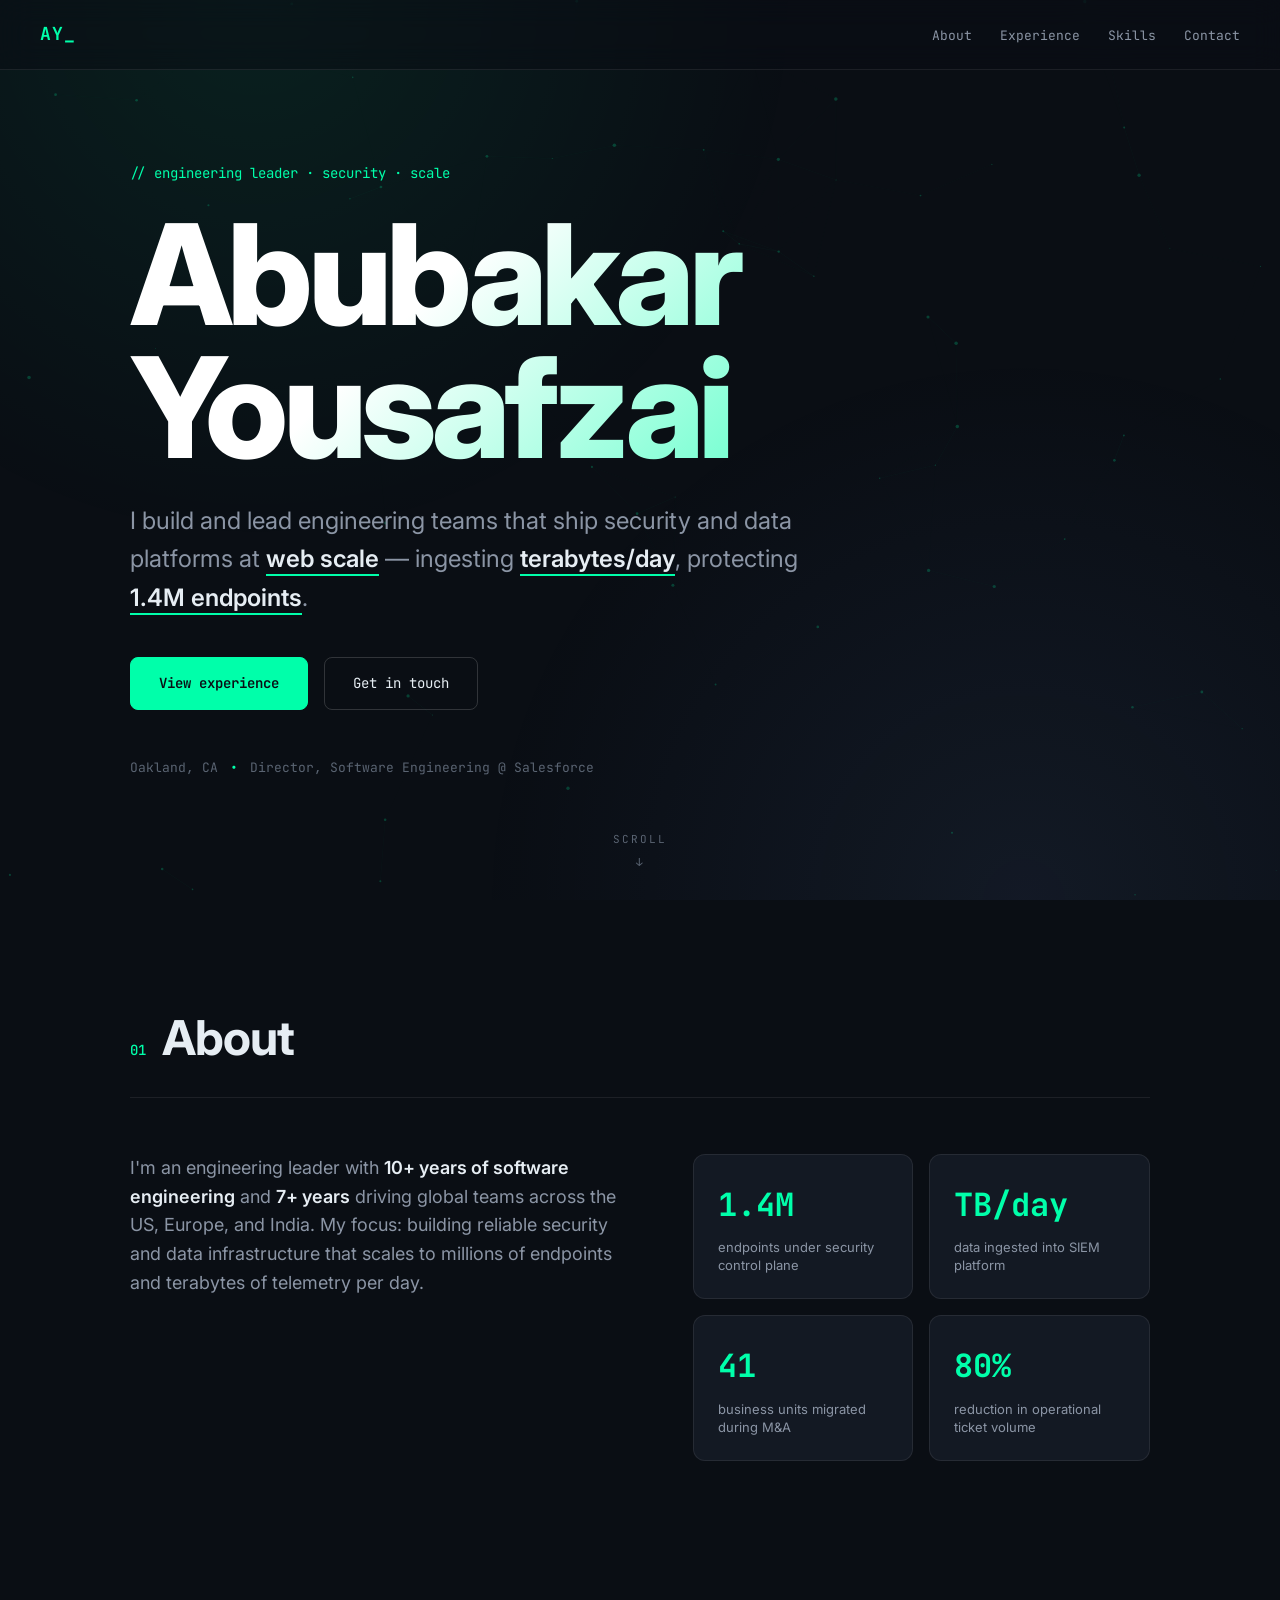
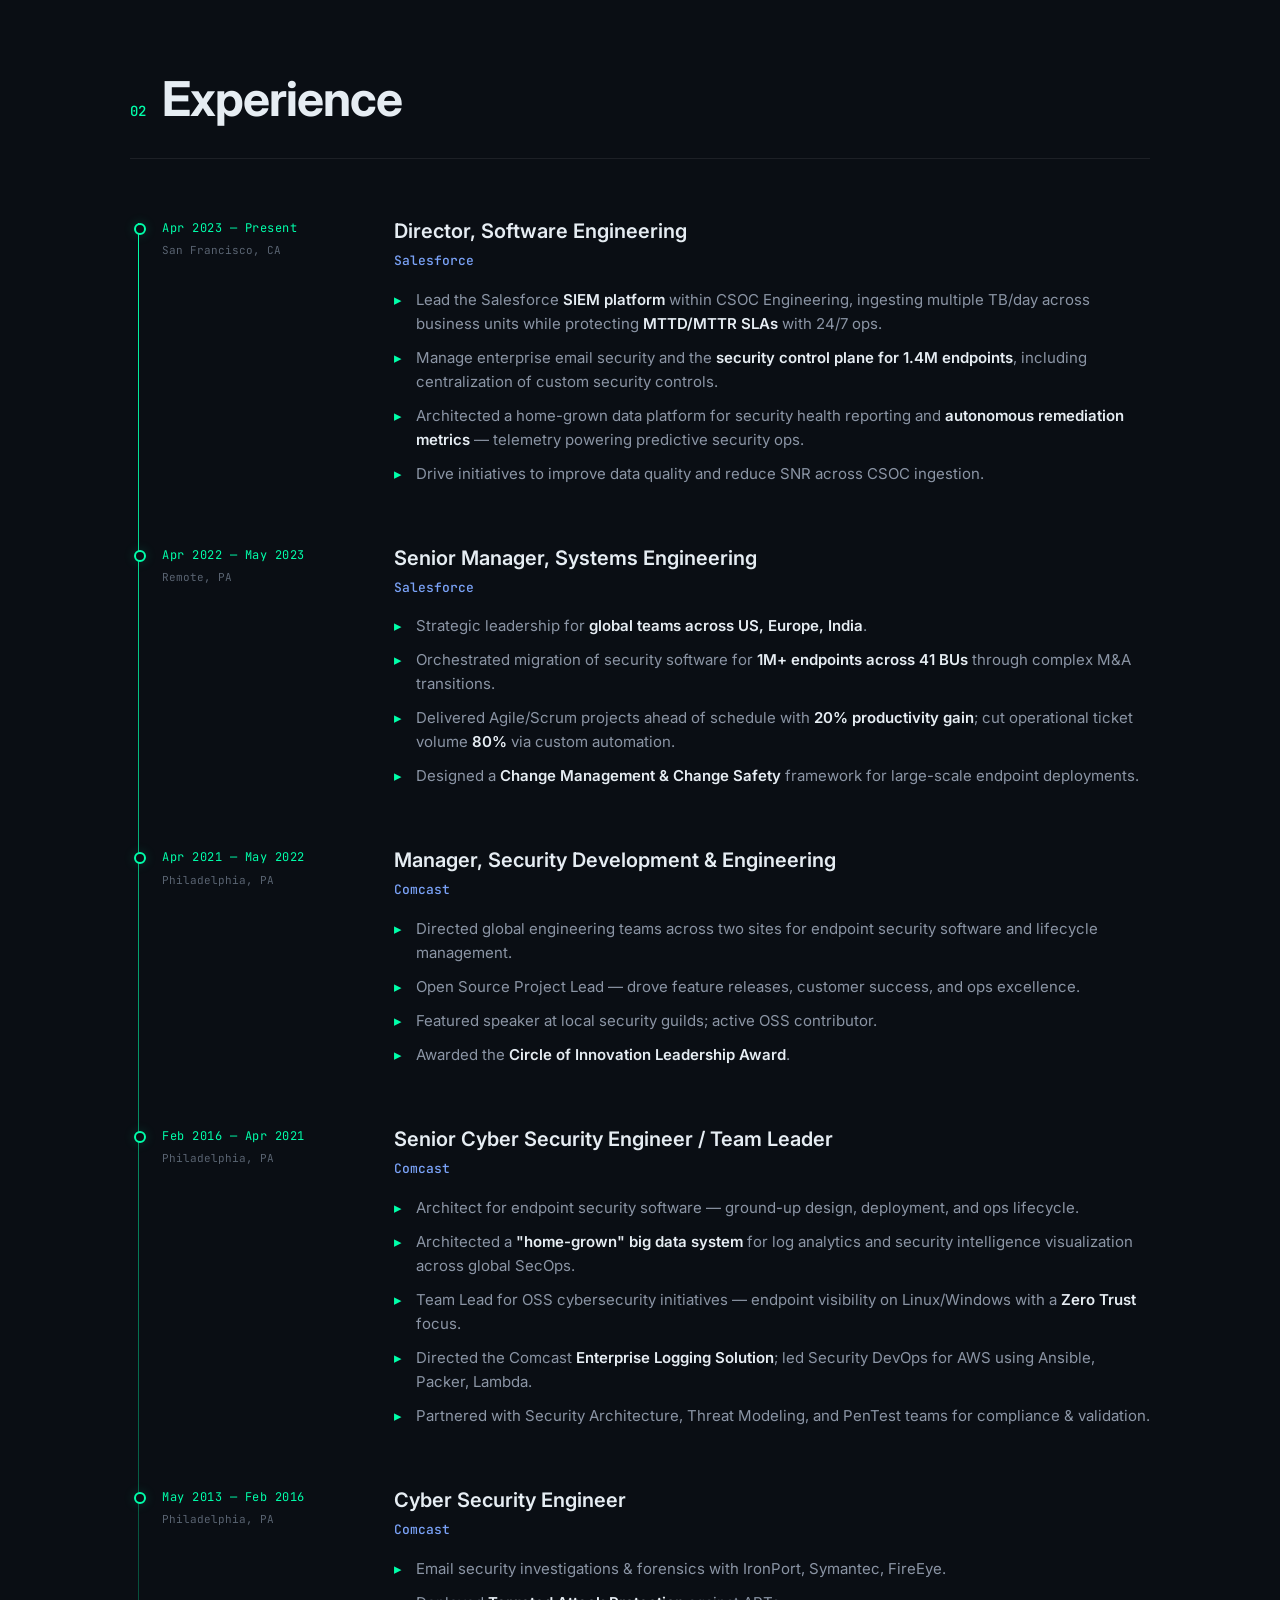
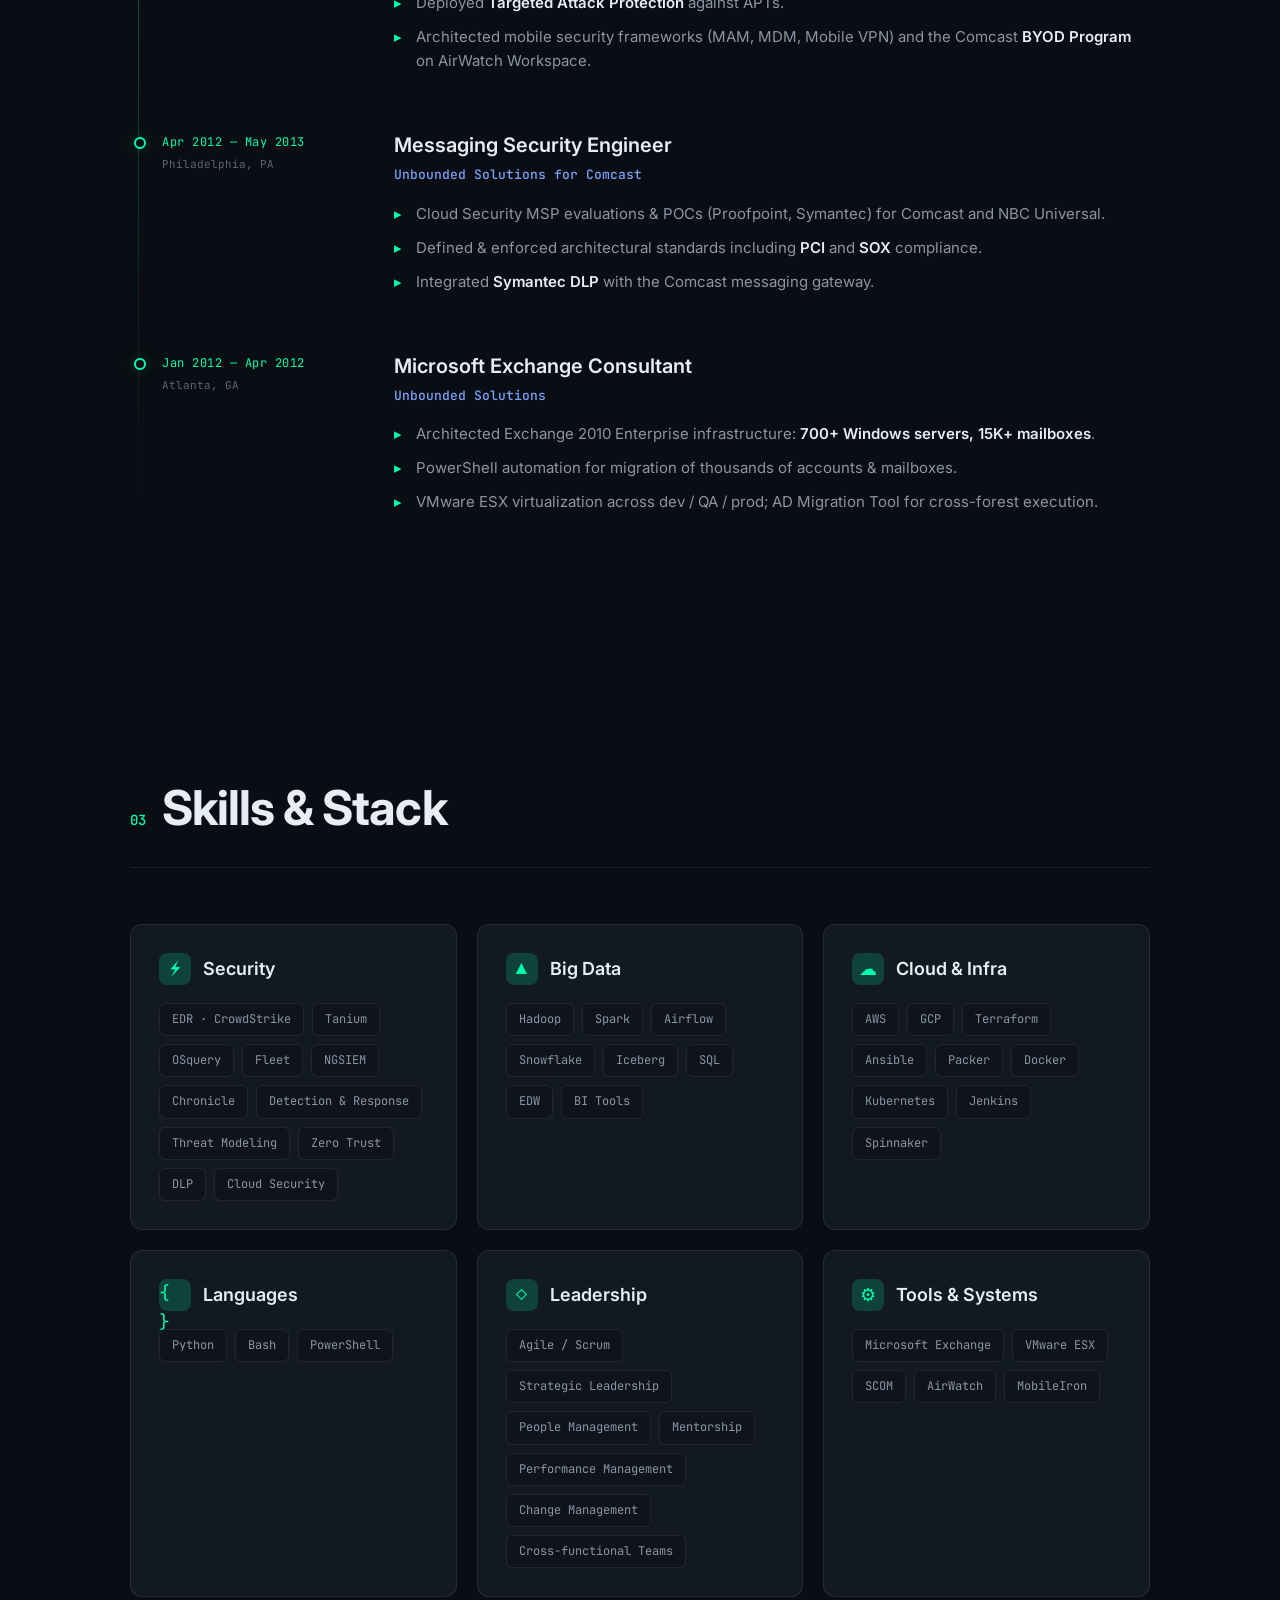
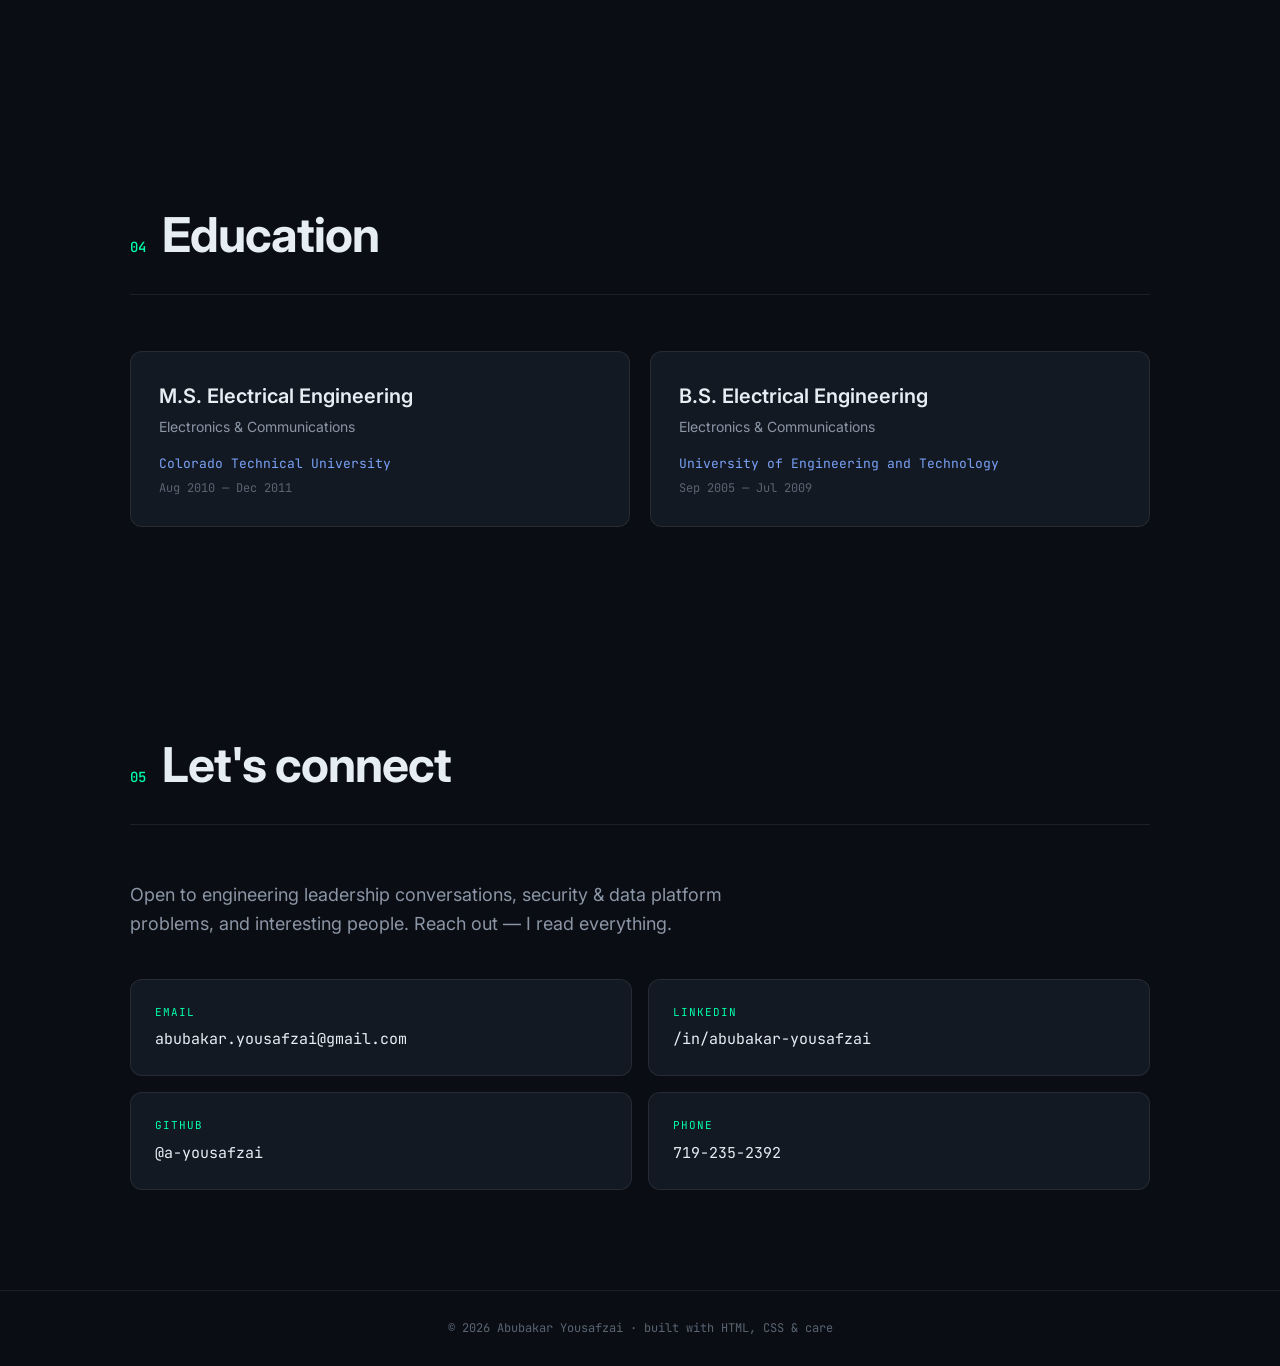
==== index.html @ 5391dc4f "Initial portfolio site" ====
<!DOCTYPE html>
<html lang="en">
<head>
  <meta charset="UTF-8" />
  <meta name="viewport" content="width=device-width, initial-scale=1.0" />
  <meta name="description" content="Abubakar Yousafzai — Director of Software Engineering. Endpoint security, SIEM, big data platforms at web scale." />
  <title>Abubakar Yousafzai — Director of Software Engineering</title>
  <link rel="preconnect" href="https://fonts.googleapis.com" />
  <link rel="preconnect" href="https://fonts.gstatic.com" crossorigin />
  <link href="https://fonts.googleapis.com/css2?family=JetBrains+Mono:wght@400;500;700&family=Inter:wght@300;400;500;600;700;800&display=swap" rel="stylesheet" />
  <link rel="stylesheet" href="styles.css" />
</head>
<body>
  <canvas id="bg-canvas"></canvas>

  <nav class="nav">
    <a href="#top" class="nav-logo">AY<span class="cursor">_</span></a>
    <ul class="nav-links">
      <li><a href="#about">About</a></li>
      <li><a href="#experience">Experience</a></li>
      <li><a href="#skills">Skills</a></li>
      <li><a href="#contact">Contact</a></li>
    </ul>
  </nav>

  <header id="top" class="hero">
    <div class="hero-inner">
      <p class="hero-eyebrow">// engineering leader · security · scale</p>
      <h1 class="hero-name">Abubakar<br/>Yousafzai</h1>
      <p class="hero-tagline">
        I build and lead engineering teams that ship security and data platforms
        at <span class="accent">web scale</span> —
        ingesting <span class="accent">terabytes/day</span>,
        protecting <span class="accent">1.4M endpoints</span>.
      </p>
      <div class="hero-cta">
        <a href="#experience" class="btn btn-primary">View experience</a>
        <a href="#contact" class="btn btn-ghost">Get in touch</a>
      </div>
      <div class="hero-meta">
        <span>Oakland, CA</span>
        <span class="dot">•</span>
        <span>Director, Software Engineering @ Salesforce</span>
      </div>
    </div>
    <div class="scroll-hint">scroll <span>↓</span></div>
  </header>

  <section id="about" class="section">
    <div class="section-head">
      <span class="section-num">01</span>
      <h2>About</h2>
    </div>
    <div class="about-grid">
      <p class="about-lead">
        I'm an engineering leader with <strong>10+ years of software engineering</strong>
        and <strong>7+ years</strong> driving global teams across the US, Europe,
        and India. My focus: building reliable security and data infrastructure
        that scales to millions of endpoints and terabytes of telemetry per day.
      </p>
      <div class="stats">
        <div class="stat">
          <div class="stat-num">1.4M</div>
          <div class="stat-label">endpoints under security control plane</div>
        </div>
        <div class="stat">
          <div class="stat-num">TB/day</div>
          <div class="stat-label">data ingested into SIEM platform</div>
        </div>
        <div class="stat">
          <div class="stat-num">41</div>
          <div class="stat-label">business units migrated during M&amp;A</div>
        </div>
        <div class="stat">
          <div class="stat-num">80%</div>
          <div class="stat-label">reduction in operational ticket volume</div>
        </div>
      </div>
    </div>
  </section>

  <section id="experience" class="section">
    <div class="section-head">
      <span class="section-num">02</span>
      <h2>Experience</h2>
    </div>
    <ol class="timeline">
      <li class="timeline-item">
        <div class="timeline-meta">
          <span class="timeline-date">Apr 2023 — Present</span>
          <span class="timeline-place">San Francisco, CA</span>
        </div>
        <div class="timeline-body">
          <h3>Director, Software Engineering</h3>
          <h4>Salesforce</h4>
          <ul>
            <li>Lead the Salesforce <strong>SIEM platform</strong> within CSOC Engineering, ingesting multiple TB/day across business units while protecting <strong>MTTD/MTTR SLAs</strong> with 24/7 ops.</li>
            <li>Manage enterprise email security and the <strong>security control plane for 1.4M endpoints</strong>, including centralization of custom security controls.</li>
            <li>Architected a home-grown data platform for security health reporting and <strong>autonomous remediation metrics</strong> — telemetry powering predictive security ops.</li>
            <li>Drive initiatives to improve data quality and reduce SNR across CSOC ingestion.</li>
          </ul>
        </div>
      </li>

      <li class="timeline-item">
        <div class="timeline-meta">
          <span class="timeline-date">Apr 2022 — May 2023</span>
          <span class="timeline-place">Remote, PA</span>
        </div>
        <div class="timeline-body">
          <h3>Senior Manager, Systems Engineering</h3>
          <h4>Salesforce</h4>
          <ul>
            <li>Strategic leadership for <strong>global teams across US, Europe, India</strong>.</li>
            <li>Orchestrated migration of security software for <strong>1M+ endpoints across 41 BUs</strong> through complex M&amp;A transitions.</li>
            <li>Delivered Agile/Scrum projects ahead of schedule with <strong>20% productivity gain</strong>; cut operational ticket volume <strong>80%</strong> via custom automation.</li>
            <li>Designed a <strong>Change Management &amp; Change Safety</strong> framework for large-scale endpoint deployments.</li>
          </ul>
        </div>
      </li>

      <li class="timeline-item">
        <div class="timeline-meta">
          <span class="timeline-date">Apr 2021 — May 2022</span>
          <span class="timeline-place">Philadelphia, PA</span>
        </div>
        <div class="timeline-body">
          <h3>Manager, Security Development &amp; Engineering</h3>
          <h4>Comcast</h4>
          <ul>
            <li>Directed global engineering teams across two sites for endpoint security software and lifecycle management.</li>
            <li>Open Source Project Lead — drove feature releases, customer success, and ops excellence.</li>
            <li>Featured speaker at local security guilds; active OSS contributor.</li>
            <li>Awarded the <strong>Circle of Innovation Leadership Award</strong>.</li>
          </ul>
        </div>
      </li>

      <li class="timeline-item">
        <div class="timeline-meta">
          <span class="timeline-date">Feb 2016 — Apr 2021</span>
          <span class="timeline-place">Philadelphia, PA</span>
        </div>
        <div class="timeline-body">
          <h3>Senior Cyber Security Engineer / Team Leader</h3>
          <h4>Comcast</h4>
          <ul>
            <li>Architect for endpoint security software — ground-up design, deployment, and ops lifecycle.</li>
            <li>Architected a <strong>"home-grown" big data system</strong> for log analytics and security intelligence visualization across global SecOps.</li>
            <li>Team Lead for OSS cybersecurity initiatives — endpoint visibility on Linux/Windows with a <strong>Zero Trust</strong> focus.</li>
            <li>Directed the Comcast <strong>Enterprise Logging Solution</strong>; led Security DevOps for AWS using Ansible, Packer, Lambda.</li>
            <li>Partnered with Security Architecture, Threat Modeling, and PenTest teams for compliance &amp; validation.</li>
          </ul>
        </div>
      </li>

      <li class="timeline-item">
        <div class="timeline-meta">
          <span class="timeline-date">May 2013 — Feb 2016</span>
          <span class="timeline-place">Philadelphia, PA</span>
        </div>
        <div class="timeline-body">
          <h3>Cyber Security Engineer</h3>
          <h4>Comcast</h4>
          <ul>
            <li>Email security investigations &amp; forensics with IronPort, Symantec, FireEye.</li>
            <li>Deployed <strong>Targeted Attack Protection</strong> against APTs.</li>
            <li>Architected mobile security frameworks (MAM, MDM, Mobile VPN) and the Comcast <strong>BYOD Program</strong> on AirWatch Workspace.</li>
          </ul>
        </div>
      </li>

      <li class="timeline-item">
        <div class="timeline-meta">
          <span class="timeline-date">Apr 2012 — May 2013</span>
          <span class="timeline-place">Philadelphia, PA</span>
        </div>
        <div class="timeline-body">
          <h3>Messaging Security Engineer</h3>
          <h4>Unbounded Solutions for Comcast</h4>
          <ul>
            <li>Cloud Security MSP evaluations &amp; POCs (Proofpoint, Symantec) for Comcast and NBC Universal.</li>
            <li>Defined &amp; enforced architectural standards including <strong>PCI</strong> and <strong>SOX</strong> compliance.</li>
            <li>Integrated <strong>Symantec DLP</strong> with the Comcast messaging gateway.</li>
          </ul>
        </div>
      </li>

      <li class="timeline-item">
        <div class="timeline-meta">
          <span class="timeline-date">Jan 2012 — Apr 2012</span>
          <span class="timeline-place">Atlanta, GA</span>
        </div>
        <div class="timeline-body">
          <h3>Microsoft Exchange Consultant</h3>
          <h4>Unbounded Solutions</h4>
          <ul>
            <li>Architected Exchange 2010 Enterprise infrastructure: <strong>700+ Windows servers, 15K+ mailboxes</strong>.</li>
            <li>PowerShell automation for migration of thousands of accounts &amp; mailboxes.</li>
            <li>VMware ESX virtualization across dev / QA / prod; AD Migration Tool for cross-forest execution.</li>
          </ul>
        </div>
      </li>
    </ol>
  </section>

  <section id="skills" class="section">
    <div class="section-head">
      <span class="section-num">03</span>
      <h2>Skills &amp; Stack</h2>
    </div>
    <div class="skills-grid">
      <div class="skill-card">
        <div class="skill-card-head">
          <span class="skill-icon">⚡</span>
          <h3>Security</h3>
        </div>
        <ul class="tags">
          <li>EDR · CrowdStrike</li><li>Tanium</li><li>OSquery</li><li>Fleet</li>
          <li>NGSIEM</li><li>Chronicle</li><li>Detection &amp; Response</li>
          <li>Threat Modeling</li><li>Zero Trust</li><li>DLP</li><li>Cloud Security</li>
        </ul>
      </div>
      <div class="skill-card">
        <div class="skill-card-head">
          <span class="skill-icon">▲</span>
          <h3>Big Data</h3>
        </div>
        <ul class="tags">
          <li>Hadoop</li><li>Spark</li><li>Airflow</li><li>Snowflake</li><li>Iceberg</li>
          <li>SQL</li><li>EDW</li><li>BI Tools</li>
        </ul>
      </div>
      <div class="skill-card">
        <div class="skill-card-head">
          <span class="skill-icon">☁</span>
          <h3>Cloud &amp; Infra</h3>
        </div>
        <ul class="tags">
          <li>AWS</li><li>GCP</li><li>Terraform</li><li>Ansible</li><li>Packer</li>
          <li>Docker</li><li>Kubernetes</li><li>Jenkins</li><li>Spinnaker</li>
        </ul>
      </div>
      <div class="skill-card">
        <div class="skill-card-head">
          <span class="skill-icon">{ }</span>
          <h3>Languages</h3>
        </div>
        <ul class="tags">
          <li>Python</li><li>Bash</li><li>PowerShell</li>
        </ul>
      </div>
      <div class="skill-card">
        <div class="skill-card-head">
          <span class="skill-icon">◇</span>
          <h3>Leadership</h3>
        </div>
        <ul class="tags">
          <li>Agile / Scrum</li><li>Strategic Leadership</li><li>People Management</li>
          <li>Mentorship</li><li>Performance Management</li><li>Change Management</li>
          <li>Cross-functional Teams</li>
        </ul>
      </div>
      <div class="skill-card">
        <div class="skill-card-head">
          <span class="skill-icon">⚙</span>
          <h3>Tools &amp; Systems</h3>
        </div>
        <ul class="tags">
          <li>Microsoft Exchange</li><li>VMware ESX</li><li>SCOM</li>
          <li>AirWatch</li><li>MobileIron</li>
        </ul>
      </div>
    </div>
  </section>

  <section id="education" class="section">
    <div class="section-head">
      <span class="section-num">04</span>
      <h2>Education</h2>
    </div>
    <div class="edu-grid">
      <div class="edu-card">
        <p class="edu-degree">M.S. Electrical Engineering</p>
        <p class="edu-focus">Electronics &amp; Communications</p>
        <p class="edu-school">Colorado Technical University</p>
        <p class="edu-date">Aug 2010 — Dec 2011</p>
      </div>
      <div class="edu-card">
        <p class="edu-degree">B.S. Electrical Engineering</p>
        <p class="edu-focus">Electronics &amp; Communications</p>
        <p class="edu-school">University of Engineering and Technology</p>
        <p class="edu-date">Sep 2005 — Jul 2009</p>
      </div>
    </div>
  </section>

  <section id="contact" class="section contact">
    <div class="section-head">
      <span class="section-num">05</span>
      <h2>Let's connect</h2>
    </div>
    <p class="contact-lead">
      Open to engineering leadership conversations, security &amp; data platform
      problems, and interesting people. Reach out — I read everything.
    </p>
    <div class="contact-links">
      <a href="mailto:abubakar.yousafzai@gmail.com" class="contact-link">
        <span class="contact-key">email</span>
        <span class="contact-val">abubakar.yousafzai@gmail.com</span>
      </a>
      <a href="https://www.linkedin.com/in/abubakar-yousafzai-b7213659/" target="_blank" rel="noopener" class="contact-link">
        <span class="contact-key">linkedin</span>
        <span class="contact-val">/in/abubakar-yousafzai</span>
      </a>
      <a href="https://github.com/a-yousafzai" target="_blank" rel="noopener" class="contact-link">
        <span class="contact-key">github</span>
        <span class="contact-val">@a-yousafzai</span>
      </a>
      <a href="tel:+17192352392" class="contact-link">
        <span class="contact-key">phone</span>
        <span class="contact-val">719-235-2392</span>
      </a>
    </div>
  </section>

  <footer class="footer">
    <p>© <span id="year"></span> Abubakar Yousafzai · built with HTML, CSS &amp; care</p>
  </footer>

  <script src="script.js"></script>
</body>
</html>
---- styles.css ----
/* ---------- reset & root ---------- */
*, *::before, *::after { box-sizing: border-box; margin: 0; padding: 0; }

:root {
  --bg: #0a0e14;
  --bg-soft: #0f141c;
  --bg-card: #131923;
  --border: rgba(255, 255, 255, 0.08);
  --border-strong: rgba(255, 255, 255, 0.16);
  --text: #e6edf3;
  --text-dim: #8b95a5;
  --text-faint: #5a6472;
  --accent: #00ffaa;
  --accent-glow: rgba(0, 255, 170, 0.18);
  --accent-2: #7aa2f7;
  --danger: #ff7b72;
  --mono: 'JetBrains Mono', ui-monospace, SFMono-Regular, Menlo, monospace;
  --sans: 'Inter', system-ui, -apple-system, BlinkMacSystemFont, sans-serif;
  --radius: 12px;
  --max: 1100px;
}

html { scroll-behavior: smooth; }

body {
  font-family: var(--sans);
  background: var(--bg);
  color: var(--text);
  line-height: 1.6;
  overflow-x: hidden;
  -webkit-font-smoothing: antialiased;
  -moz-osx-font-smoothing: grayscale;
}

/* subtle radial vignette */
body::before {
  content: '';
  position: fixed;
  inset: 0;
  background:
    radial-gradient(circle at 20% 0%, rgba(0, 255, 170, 0.08), transparent 40%),
    radial-gradient(circle at 80% 100%, rgba(122, 162, 247, 0.08), transparent 40%);
  pointer-events: none;
  z-index: 0;
}

#bg-canvas {
  position: fixed;
  inset: 0;
  width: 100%;
  height: 100%;
  z-index: 0;
  opacity: 0.35;
}

/* ---------- nav ---------- */
.nav {
  position: fixed;
  top: 0; left: 0; right: 0;
  z-index: 50;
  display: flex;
  justify-content: space-between;
  align-items: center;
  padding: 20px 40px;
  backdrop-filter: blur(14px);
  -webkit-backdrop-filter: blur(14px);
  background: rgba(10, 14, 20, 0.55);
  border-bottom: 1px solid var(--border);
}

.nav-logo {
  font-family: var(--mono);
  font-weight: 700;
  font-size: 18px;
  color: var(--accent);
  text-decoration: none;
  letter-spacing: 1px;
}

.cursor {
  display: inline-block;
  animation: blink 1s steps(1) infinite;
}
@keyframes blink { 50% { opacity: 0; } }

.nav-links {
  list-style: none;
  display: flex;
  gap: 28px;
}
.nav-links a {
  font-family: var(--mono);
  font-size: 13px;
  color: var(--text-dim);
  text-decoration: none;
  transition: color 0.2s;
}
.nav-links a:hover { color: var(--accent); }

@media (max-width: 640px) {
  .nav { padding: 16px 20px; }
  .nav-links { gap: 18px; }
  .nav-links a { font-size: 12px; }
}

/* ---------- hero ---------- */
.hero {
  position: relative;
  z-index: 1;
  min-height: 100vh;
  display: flex;
  flex-direction: column;
  justify-content: center;
  padding: 120px 40px 80px;
  max-width: var(--max);
  margin: 0 auto;
}

.hero-eyebrow {
  font-family: var(--mono);
  font-size: 14px;
  color: var(--accent);
  margin-bottom: 24px;
  opacity: 0;
  animation: fadeUp 0.8s ease 0.1s forwards;
}

.hero-name {
  font-size: clamp(56px, 12vw, 140px);
  font-weight: 800;
  line-height: 0.95;
  letter-spacing: -0.04em;
  margin-bottom: 28px;
  background: linear-gradient(135deg, #fff 30%, var(--accent) 100%);
  -webkit-background-clip: text;
  background-clip: text;
  color: transparent;
  opacity: 0;
  animation: fadeUp 0.8s ease 0.25s forwards;
}

.hero-tagline {
  font-size: clamp(18px, 2.2vw, 24px);
  color: var(--text-dim);
  max-width: 720px;
  margin-bottom: 40px;
  opacity: 0;
  animation: fadeUp 0.8s ease 0.45s forwards;
}
.hero-tagline .accent {
  color: var(--text);
  font-weight: 600;
  border-bottom: 2px solid var(--accent);
  padding-bottom: 1px;
}

.hero-cta {
  display: flex;
  gap: 16px;
  flex-wrap: wrap;
  margin-bottom: 48px;
  opacity: 0;
  animation: fadeUp 0.8s ease 0.6s forwards;
}

.btn {
  display: inline-block;
  padding: 14px 28px;
  font-family: var(--mono);
  font-size: 14px;
  text-decoration: none;
  border-radius: 8px;
  border: 1px solid var(--border-strong);
  transition: all 0.2s ease;
  cursor: pointer;
}
.btn-primary {
  background: var(--accent);
  color: var(--bg);
  font-weight: 600;
  border-color: var(--accent);
  box-shadow: 0 0 0 0 var(--accent-glow);
}
.btn-primary:hover {
  transform: translateY(-2px);
  box-shadow: 0 8px 24px var(--accent-glow);
}
.btn-ghost {
  background: transparent;
  color: var(--text);
}
.btn-ghost:hover {
  border-color: var(--accent);
  color: var(--accent);
  transform: translateY(-2px);
}

.hero-meta {
  font-family: var(--mono);
  font-size: 13px;
  color: var(--text-faint);
  display: flex;
  gap: 12px;
  flex-wrap: wrap;
  align-items: center;
  opacity: 0;
  animation: fadeUp 0.8s ease 0.75s forwards;
}
.dot { color: var(--accent); }

.scroll-hint {
  position: absolute;
  bottom: 28px;
  left: 50%;
  transform: translateX(-50%);
  font-family: var(--mono);
  font-size: 11px;
  color: var(--text-faint);
  letter-spacing: 2px;
  text-transform: uppercase;
}
.scroll-hint span {
  display: block;
  text-align: center;
  margin-top: 6px;
  animation: bob 1.6s ease-in-out infinite;
}
@keyframes bob {
  0%, 100% { transform: translateY(0); opacity: 0.4; }
  50%      { transform: translateY(6px); opacity: 1; }
}

@keyframes fadeUp {
  from { opacity: 0; transform: translateY(24px); }
  to   { opacity: 1; transform: translateY(0); }
}

/* ---------- sections ---------- */
.section {
  position: relative;
  z-index: 1;
  max-width: var(--max);
  margin: 0 auto;
  padding: 100px 40px;
}

.section-head {
  display: flex;
  align-items: baseline;
  gap: 16px;
  margin-bottom: 56px;
  border-bottom: 1px solid var(--border);
  padding-bottom: 20px;
}
.section-num {
  font-family: var(--mono);
  color: var(--accent);
  font-size: 14px;
  font-weight: 500;
}
.section h2 {
  font-size: clamp(32px, 5vw, 48px);
  font-weight: 700;
  letter-spacing: -0.02em;
}

/* ---------- about ---------- */
.about-grid {
  display: grid;
  grid-template-columns: 1.1fr 1fr;
  gap: 60px;
  align-items: start;
}
.about-lead {
  font-size: 18px;
  color: var(--text-dim);
}
.about-lead strong {
  color: var(--text);
  font-weight: 600;
}
.stats {
  display: grid;
  grid-template-columns: 1fr 1fr;
  gap: 16px;
}
.stat {
  background: var(--bg-card);
  border: 1px solid var(--border);
  border-radius: var(--radius);
  padding: 24px;
  transition: all 0.25s ease;
}
.stat:hover {
  border-color: var(--accent);
  transform: translateY(-4px);
}
.stat-num {
  font-family: var(--mono);
  font-size: 32px;
  font-weight: 700;
  color: var(--accent);
  margin-bottom: 8px;
}
.stat-label {
  font-size: 13px;
  color: var(--text-dim);
  line-height: 1.4;
}

@media (max-width: 800px) {
  .about-grid { grid-template-columns: 1fr; gap: 40px; }
  .stats { grid-template-columns: 1fr 1fr; }
}

/* ---------- timeline ---------- */
.timeline {
  list-style: none;
  position: relative;
  padding-left: 32px;
}
.timeline::before {
  content: '';
  position: absolute;
  left: 8px;
  top: 8px;
  bottom: 8px;
  width: 1px;
  background: linear-gradient(to bottom, var(--accent), transparent);
}

.timeline-item {
  position: relative;
  margin-bottom: 56px;
  display: grid;
  grid-template-columns: 200px 1fr;
  gap: 32px;
}
.timeline-item::before {
  content: '';
  position: absolute;
  left: -28px;
  top: 8px;
  width: 12px;
  height: 12px;
  border-radius: 50%;
  background: var(--bg);
  border: 2px solid var(--accent);
  box-shadow: 0 0 12px var(--accent-glow);
}

.timeline-meta {
  display: flex;
  flex-direction: column;
  gap: 4px;
  padding-top: 4px;
}
.timeline-date {
  font-family: var(--mono);
  font-size: 12px;
  color: var(--accent);
  letter-spacing: 0.5px;
}
.timeline-place {
  font-family: var(--mono);
  font-size: 11px;
  color: var(--text-faint);
}

.timeline-body h3 {
  font-size: 20px;
  font-weight: 600;
  margin-bottom: 4px;
}
.timeline-body h4 {
  font-family: var(--mono);
  font-size: 13px;
  color: var(--accent-2);
  font-weight: 500;
  margin-bottom: 16px;
}
.timeline-body ul {
  list-style: none;
  display: flex;
  flex-direction: column;
  gap: 10px;
}
.timeline-body li {
  position: relative;
  padding-left: 22px;
  font-size: 15px;
  color: var(--text-dim);
}
.timeline-body li::before {
  content: '▸';
  position: absolute;
  left: 0;
  color: var(--accent);
}
.timeline-body li strong {
  color: var(--text);
  font-weight: 600;
}

@media (max-width: 800px) {
  .timeline-item { grid-template-columns: 1fr; gap: 8px; }
  .timeline-meta { flex-direction: row; gap: 12px; }
}

/* ---------- skills ---------- */
.skills-grid {
  display: grid;
  grid-template-columns: repeat(auto-fill, minmax(280px, 1fr));
  gap: 20px;
}
.skill-card {
  background: var(--bg-card);
  border: 1px solid var(--border);
  border-radius: var(--radius);
  padding: 28px;
  transition: all 0.25s ease;
}
.skill-card:hover {
  border-color: var(--accent);
  transform: translateY(-4px);
  box-shadow: 0 12px 32px rgba(0, 255, 170, 0.08);
}
.skill-card-head {
  display: flex;
  align-items: center;
  gap: 12px;
  margin-bottom: 18px;
}
.skill-icon {
  font-family: var(--mono);
  font-size: 18px;
  color: var(--accent);
  width: 32px;
  height: 32px;
  display: grid;
  place-items: center;
  background: var(--accent-glow);
  border-radius: 8px;
}
.skill-card h3 {
  font-size: 18px;
  font-weight: 600;
}
.tags {
  list-style: none;
  display: flex;
  flex-wrap: wrap;
  gap: 8px;
}
.tags li {
  font-family: var(--mono);
  font-size: 12px;
  padding: 6px 12px;
  background: var(--bg-soft);
  border: 1px solid var(--border);
  border-radius: 6px;
  color: var(--text-dim);
  transition: all 0.2s;
}
.tags li:hover {
  border-color: var(--accent);
  color: var(--accent);
}

/* ---------- education ---------- */
.edu-grid {
  display: grid;
  grid-template-columns: 1fr 1fr;
  gap: 20px;
}
.edu-card {
  background: var(--bg-card);
  border: 1px solid var(--border);
  border-radius: var(--radius);
  padding: 28px;
  transition: all 0.25s ease;
}
.edu-card:hover {
  border-color: var(--accent);
  transform: translateY(-4px);
}
.edu-degree {
  font-size: 20px;
  font-weight: 600;
  margin-bottom: 4px;
}
.edu-focus {
  font-size: 14px;
  color: var(--text-dim);
  margin-bottom: 16px;
}
.edu-school {
  font-family: var(--mono);
  font-size: 13px;
  color: var(--accent-2);
  margin-bottom: 4px;
}
.edu-date {
  font-family: var(--mono);
  font-size: 12px;
  color: var(--text-faint);
}

@media (max-width: 700px) {
  .edu-grid { grid-template-columns: 1fr; }
}

/* ---------- contact ---------- */
.contact-lead {
  font-size: 18px;
  color: var(--text-dim);
  max-width: 640px;
  margin-bottom: 40px;
}
.contact-links {
  display: grid;
  grid-template-columns: 1fr 1fr;
  gap: 16px;
}
.contact-link {
  display: flex;
  flex-direction: column;
  gap: 6px;
  padding: 24px;
  background: var(--bg-card);
  border: 1px solid var(--border);
  border-radius: var(--radius);
  text-decoration: none;
  color: var(--text);
  transition: all 0.25s ease;
}
.contact-link:hover {
  border-color: var(--accent);
  transform: translateY(-4px);
  box-shadow: 0 12px 32px rgba(0, 255, 170, 0.08);
}
.contact-key {
  font-family: var(--mono);
  font-size: 11px;
  color: var(--accent);
  text-transform: uppercase;
  letter-spacing: 1px;
}
.contact-val {
  font-family: var(--mono);
  font-size: 15px;
  word-break: break-all;
}
@media (max-width: 700px) {
  .contact-links { grid-template-columns: 1fr; }
}

/* ---------- footer ---------- */
.footer {
  position: relative;
  z-index: 1;
  border-top: 1px solid var(--border);
  padding: 28px 40px;
  text-align: center;
  font-family: var(--mono);
  font-size: 12px;
  color: var(--text-faint);
}

/* ---------- reveal on scroll ---------- */
.reveal {
  opacity: 0;
  transform: translateY(24px);
  transition: opacity 0.7s ease, transform 0.7s ease;
}
.reveal.in {
  opacity: 1;
  transform: translateY(0);
}
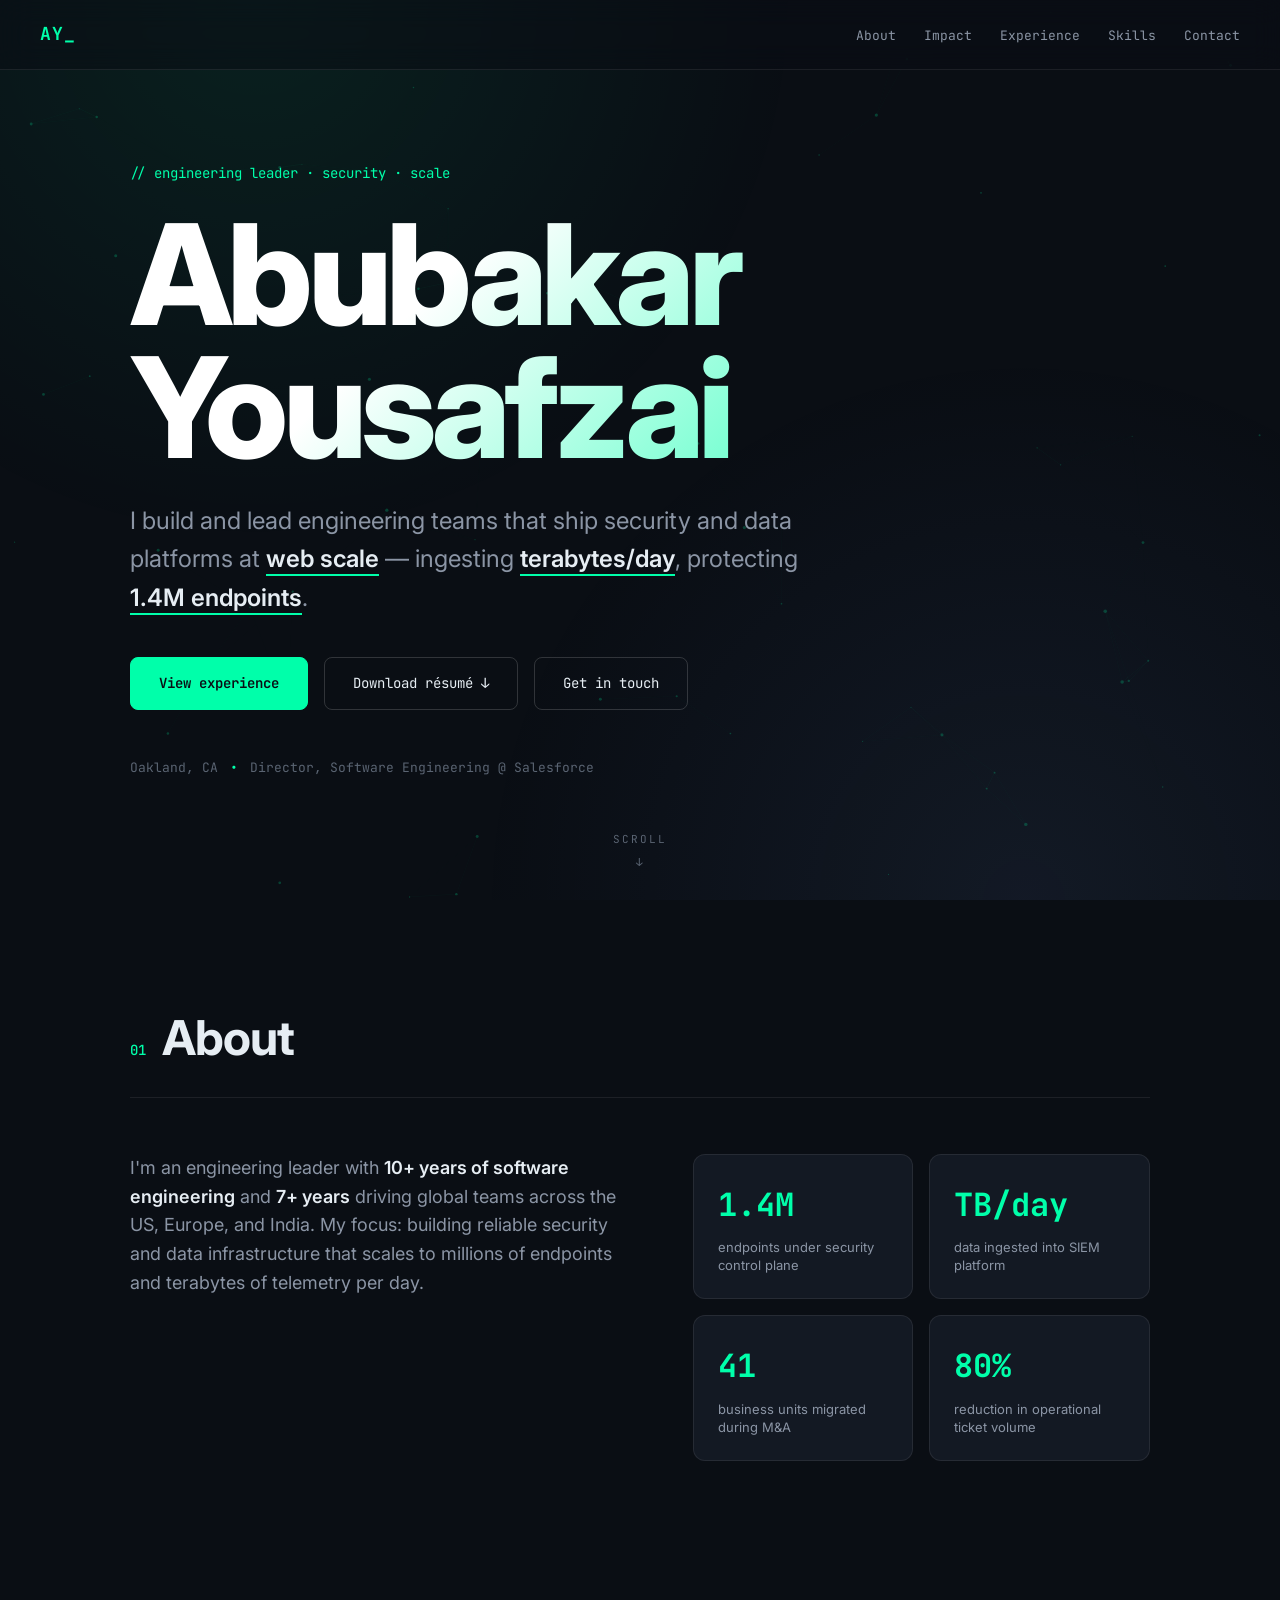
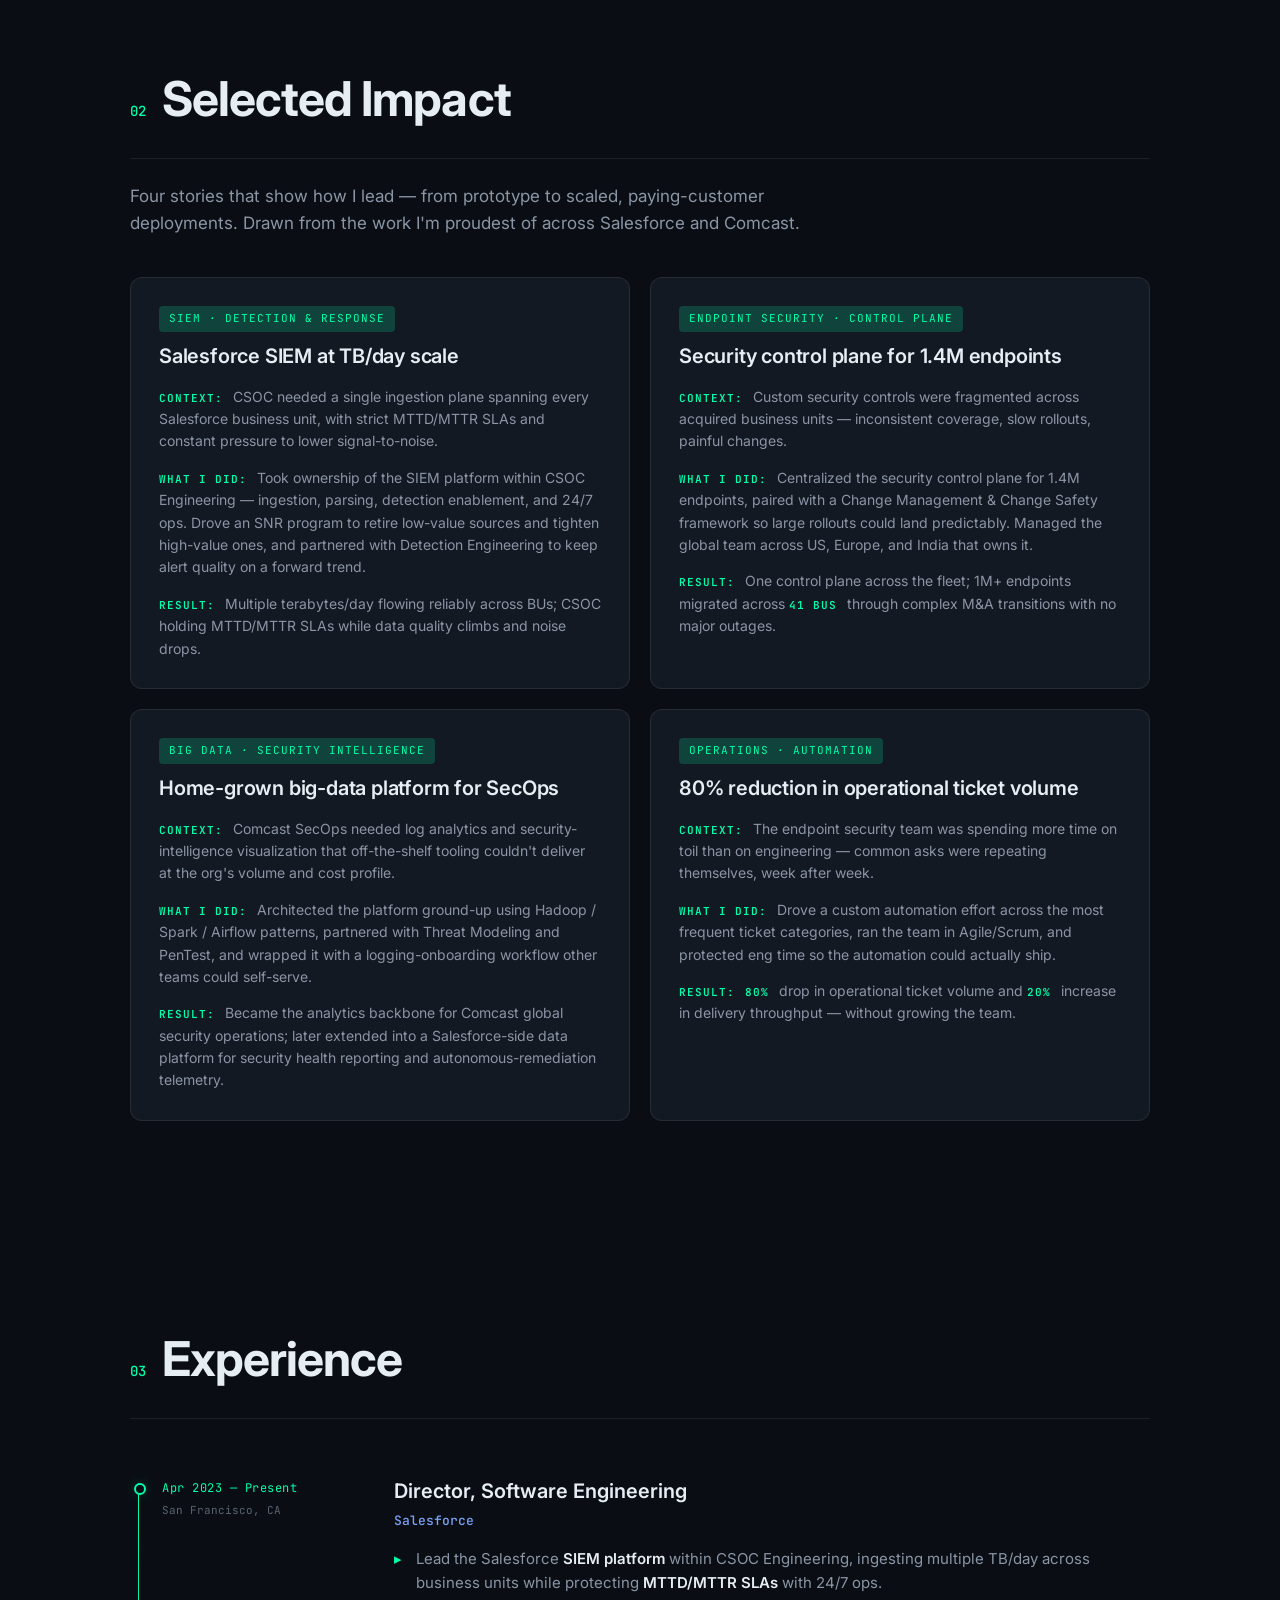
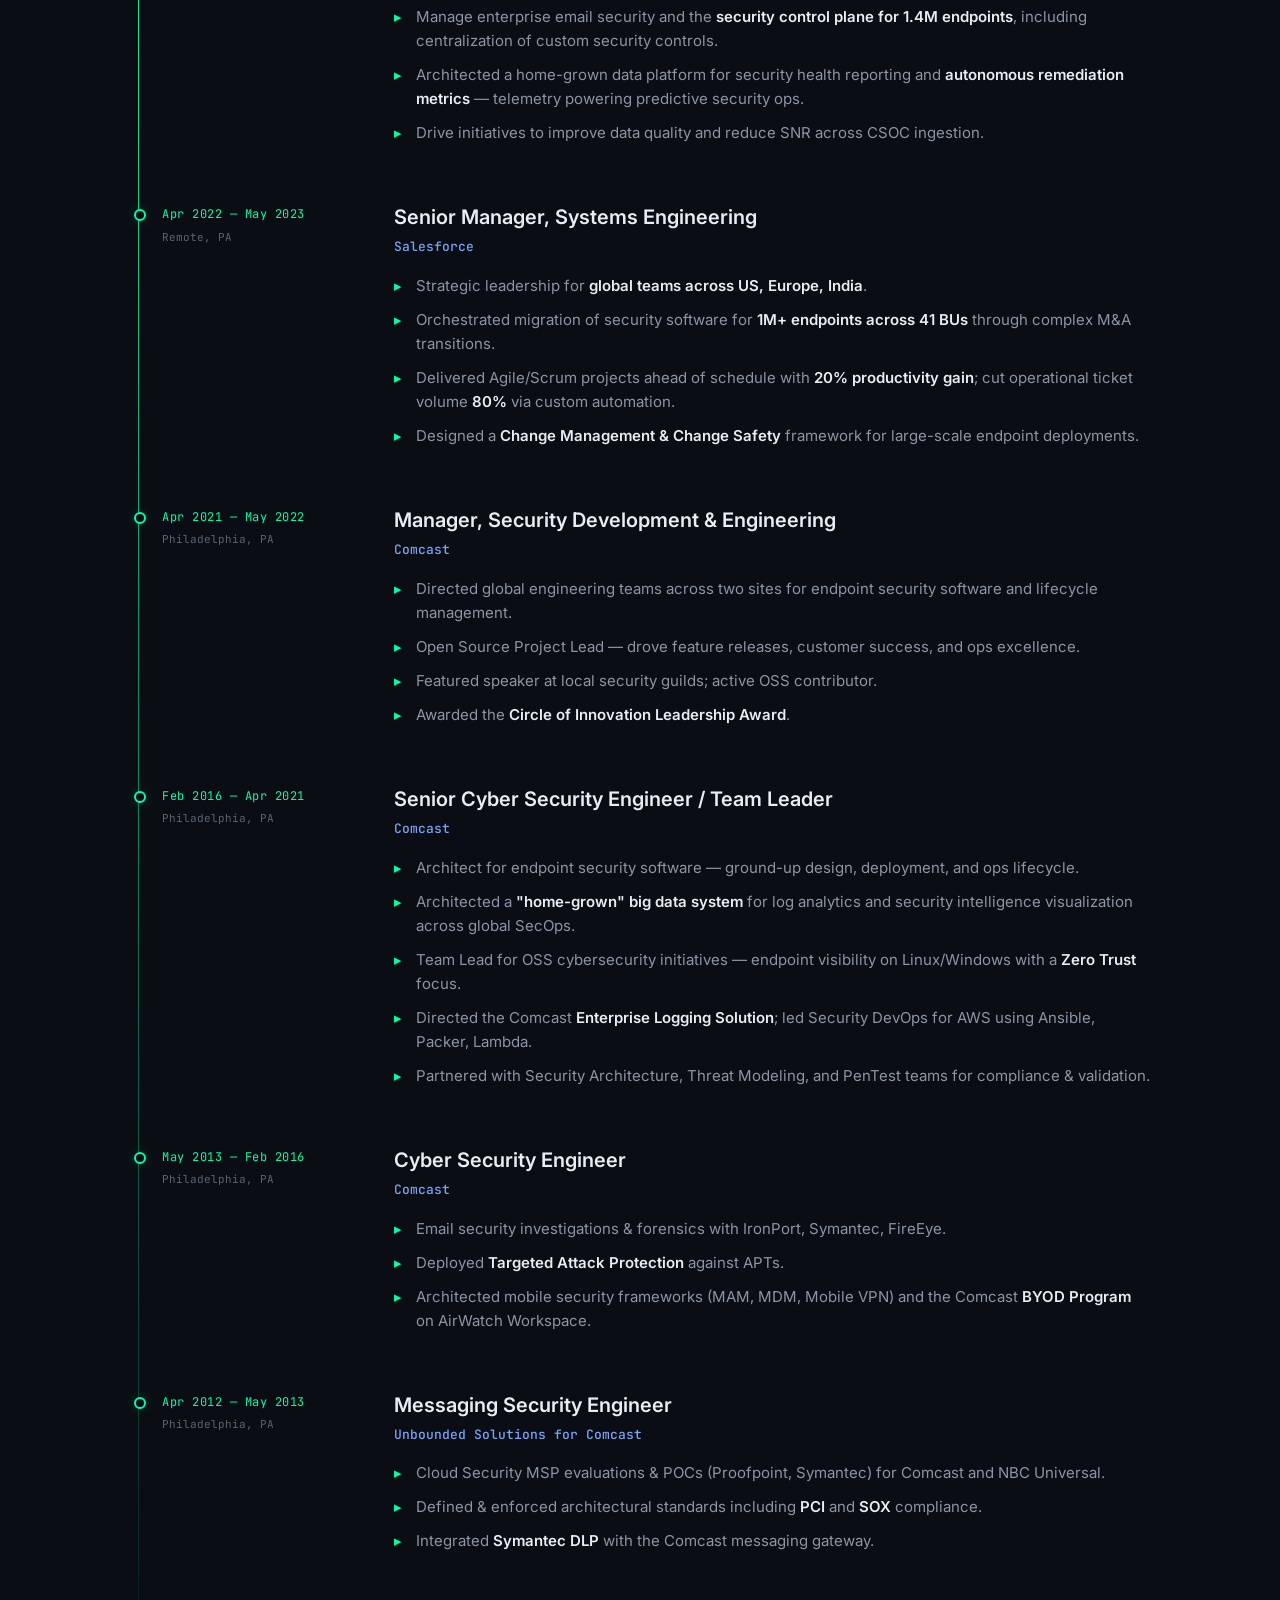
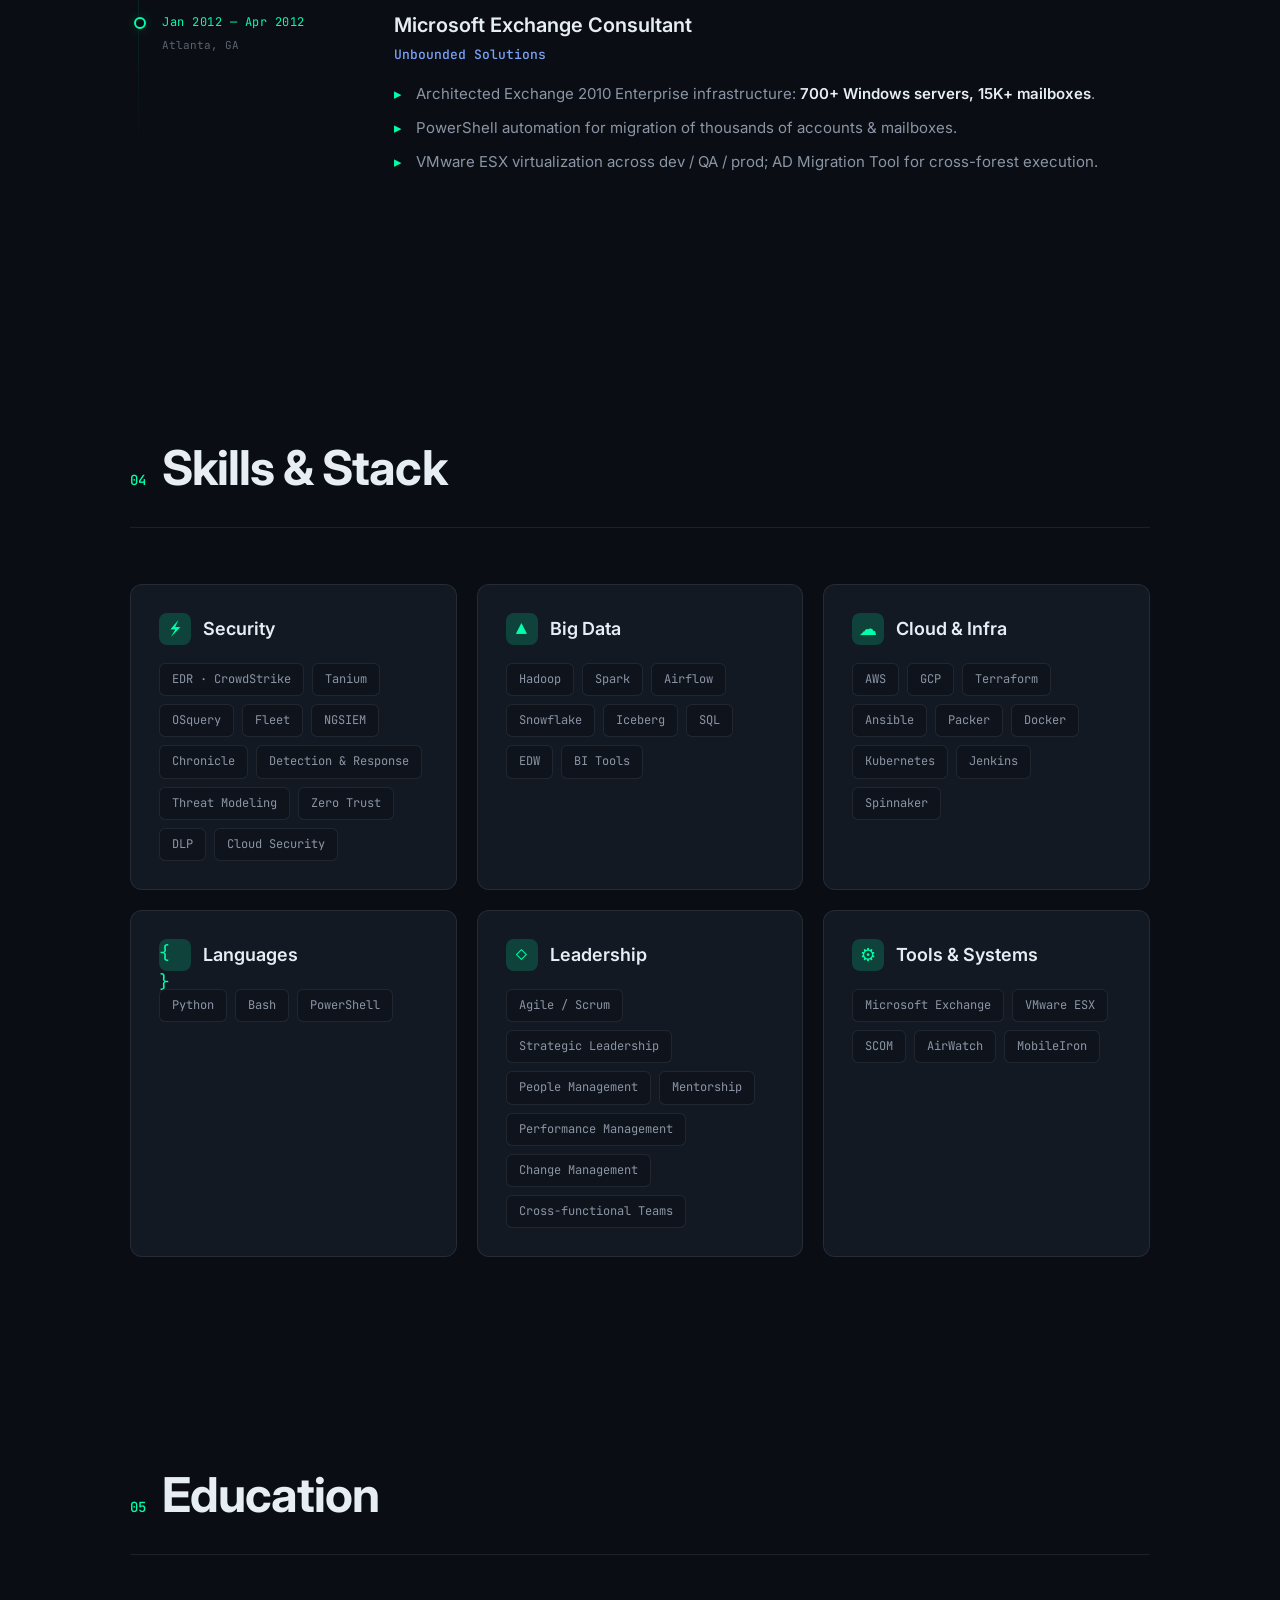
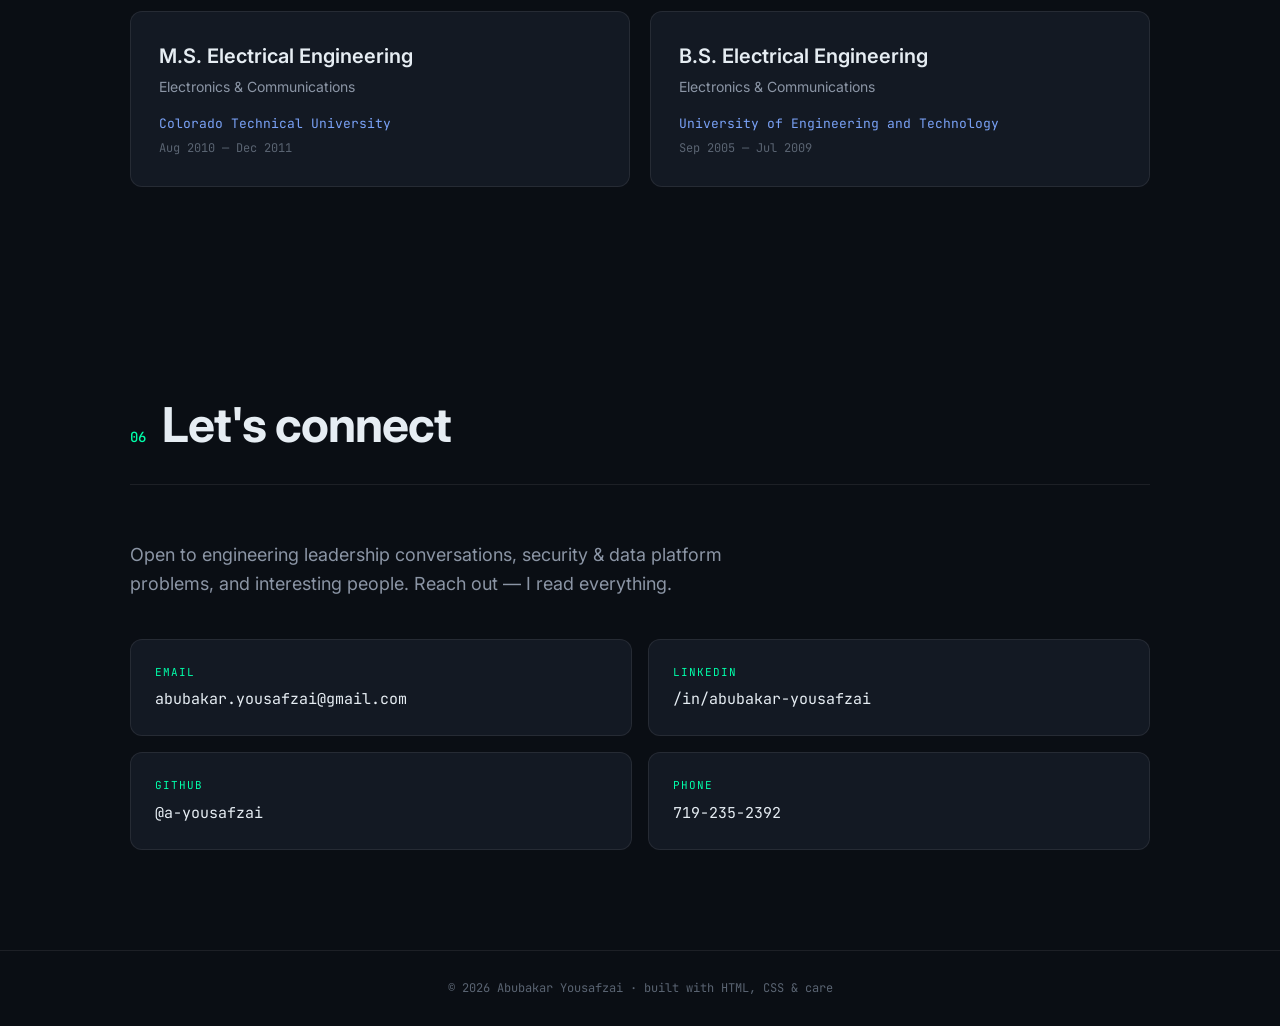
==== commit b20fe984: "Add Selected Impact case studies, resume download, OG/favicon" ====
--- a/index.html
+++ b/index.html
@@ -3,8 +3,23 @@
 <head>
   <meta charset="UTF-8" />
   <meta name="viewport" content="width=device-width, initial-scale=1.0" />
-  <meta name="description" content="Abubakar Yousafzai — Director of Software Engineering. Endpoint security, SIEM, big data platforms at web scale." />
+  <meta name="description" content="Abubakar Yousafzai — Director of Software Engineering. SIEM, endpoint security, and big-data platforms at web scale (1.4M endpoints, TB/day)." />
   <title>Abubakar Yousafzai — Director of Software Engineering</title>
+
+  <!-- favicon -->
+  <link rel="icon" type="image/svg+xml" href="favicon.svg" />
+
+  <!-- Open Graph / Twitter -->
+  <meta property="og:type" content="profile" />
+  <meta property="og:title" content="Abubakar Yousafzai — Director of Software Engineering" />
+  <meta property="og:description" content="Engineering leader. SIEM, endpoint security, and big-data platforms at web scale — 1.4M endpoints, TB/day." />
+  <meta property="og:url" content="https://a-yousafzai.github.io/personal-site/" />
+  <meta property="og:image" content="https://a-yousafzai.github.io/personal-site/og-image.svg" />
+  <meta name="twitter:card" content="summary_large_image" />
+  <meta name="twitter:title" content="Abubakar Yousafzai — Director of Software Engineering" />
+  <meta name="twitter:description" content="SIEM, endpoint security, big-data platforms at web scale." />
+  <meta name="twitter:image" content="https://a-yousafzai.github.io/personal-site/og-image.svg" />
+
   <link rel="preconnect" href="https://fonts.googleapis.com" />
   <link rel="preconnect" href="https://fonts.gstatic.com" crossorigin />
   <link href="https://fonts.googleapis.com/css2?family=JetBrains+Mono:wght@400;500;700&family=Inter:wght@300;400;500;600;700;800&display=swap" rel="stylesheet" />
@@ -17,6 +32,7 @@
     <a href="#top" class="nav-logo">AY<span class="cursor">_</span></a>
     <ul class="nav-links">
       <li><a href="#about">About</a></li>
+      <li><a href="#impact">Impact</a></li>
       <li><a href="#experience">Experience</a></li>
       <li><a href="#skills">Skills</a></li>
       <li><a href="#contact">Contact</a></li>
@@ -35,6 +51,7 @@
       </p>
       <div class="hero-cta">
         <a href="#experience" class="btn btn-primary">View experience</a>
+        <a href="Abubakar_Yousafzai_Resume.pdf" class="btn btn-ghost" download>Download résumé ↓</a>
         <a href="#contact" class="btn btn-ghost">Get in touch</a>
       </div>
       <div class="hero-meta">
@@ -79,9 +96,64 @@
     </div>
   </section>
 
+  <section id="impact" class="section">
+    <div class="section-head">
+      <span class="section-num">02</span>
+      <h2>Selected Impact</h2>
+    </div>
+    <p class="impact-lead">
+      Four stories that show how I lead — from prototype to scaled, paying-customer
+      deployments. Drawn from the work I'm proudest of across Salesforce and Comcast.
+    </p>
+
+    <div class="impact-grid">
+
+      <article class="impact-card">
+        <div class="impact-card-head">
+          <span class="impact-tag">SIEM · Detection &amp; Response</span>
+          <h3>Salesforce SIEM at TB/day scale</h3>
+        </div>
+        <p class="impact-context"><strong>Context:</strong> CSOC needed a single ingestion plane spanning every Salesforce business unit, with strict MTTD/MTTR SLAs and constant pressure to lower signal-to-noise.</p>
+        <p class="impact-action"><strong>What I did:</strong> Took ownership of the SIEM platform within CSOC Engineering — ingestion, parsing, detection enablement, and 24/7 ops. Drove an SNR program to retire low-value sources and tighten high-value ones, and partnered with Detection Engineering to keep alert quality on a forward trend.</p>
+        <p class="impact-result"><strong>Result:</strong> Multiple terabytes/day flowing reliably across BUs; CSOC holding MTTD/MTTR SLAs while data quality climbs and noise drops.</p>
+      </article>
+
+      <article class="impact-card">
+        <div class="impact-card-head">
+          <span class="impact-tag">Endpoint Security · Control Plane</span>
+          <h3>Security control plane for 1.4M endpoints</h3>
+        </div>
+        <p class="impact-context"><strong>Context:</strong> Custom security controls were fragmented across acquired business units — inconsistent coverage, slow rollouts, painful changes.</p>
+        <p class="impact-action"><strong>What I did:</strong> Centralized the security control plane for 1.4M endpoints, paired with a Change Management &amp; Change Safety framework so large rollouts could land predictably. Managed the global team across US, Europe, and India that owns it.</p>
+        <p class="impact-result"><strong>Result:</strong> One control plane across the fleet; 1M+ endpoints migrated across <strong>41 BUs</strong> through complex M&amp;A transitions with no major outages.</p>
+      </article>
+
+      <article class="impact-card">
+        <div class="impact-card-head">
+          <span class="impact-tag">Big Data · Security Intelligence</span>
+          <h3>Home-grown big-data platform for SecOps</h3>
+        </div>
+        <p class="impact-context"><strong>Context:</strong> Comcast SecOps needed log analytics and security-intelligence visualization that off-the-shelf tooling couldn't deliver at the org's volume and cost profile.</p>
+        <p class="impact-action"><strong>What I did:</strong> Architected the platform ground-up using Hadoop / Spark / Airflow patterns, partnered with Threat Modeling and PenTest, and wrapped it with a logging-onboarding workflow other teams could self-serve.</p>
+        <p class="impact-result"><strong>Result:</strong> Became the analytics backbone for Comcast global security operations; later extended into a Salesforce-side data platform for security health reporting and autonomous-remediation telemetry.</p>
+      </article>
+
+      <article class="impact-card">
+        <div class="impact-card-head">
+          <span class="impact-tag">Operations · Automation</span>
+          <h3>80% reduction in operational ticket volume</h3>
+        </div>
+        <p class="impact-context"><strong>Context:</strong> The endpoint security team was spending more time on toil than on engineering — common asks were repeating themselves, week after week.</p>
+        <p class="impact-action"><strong>What I did:</strong> Drove a custom automation effort across the most frequent ticket categories, ran the team in Agile/Scrum, and protected eng time so the automation could actually ship.</p>
+        <p class="impact-result"><strong>Result:</strong> <strong>80%</strong> drop in operational ticket volume and <strong>20%</strong> increase in delivery throughput — without growing the team.</p>
+      </article>
+
+    </div>
+  </section>
+
   <section id="experience" class="section">
     <div class="section-head">
-      <span class="section-num">02</span>
+      <span class="section-num">03</span>
       <h2>Experience</h2>
     </div>
     <ol class="timeline">
@@ -206,7 +278,7 @@
 
   <section id="skills" class="section">
     <div class="section-head">
-      <span class="section-num">03</span>
+      <span class="section-num">04</span>
       <h2>Skills &amp; Stack</h2>
     </div>
     <div class="skills-grid">
@@ -276,7 +348,7 @@
 
   <section id="education" class="section">
     <div class="section-head">
-      <span class="section-num">04</span>
+      <span class="section-num">05</span>
       <h2>Education</h2>
     </div>
     <div class="edu-grid">
@@ -297,7 +369,7 @@
 
   <section id="contact" class="section contact">
     <div class="section-head">
-      <span class="section-num">05</span>
+      <span class="section-num">06</span>
       <h2>Let's connect</h2>
     </div>
     <p class="contact-lead">
--- a/styles.css
+++ b/styles.css
@@ -313,6 +313,92 @@
   .stats { grid-template-columns: 1fr 1fr; }
 }
 
+/* ---------- impact / case studies ---------- */
+.impact-lead {
+  font-size: 17px;
+  color: var(--text-dim);
+  max-width: 720px;
+  margin: -32px 0 40px;
+}
+.impact-grid {
+  display: grid;
+  grid-template-columns: 1fr 1fr;
+  gap: 20px;
+}
+.impact-card {
+  background: var(--bg-card);
+  border: 1px solid var(--border);
+  border-radius: var(--radius);
+  padding: 28px;
+  display: flex;
+  flex-direction: column;
+  gap: 14px;
+  transition: all 0.25s ease;
+  position: relative;
+  overflow: hidden;
+}
+.impact-card::before {
+  content: '';
+  position: absolute;
+  inset: 0;
+  background: linear-gradient(135deg, var(--accent-glow), transparent 50%);
+  opacity: 0;
+  transition: opacity 0.3s;
+  pointer-events: none;
+}
+.impact-card:hover {
+  border-color: var(--accent);
+  transform: translateY(-4px);
+  box-shadow: 0 16px 40px rgba(0, 255, 170, 0.1);
+}
+.impact-card:hover::before { opacity: 1; }
+.impact-card-head {
+  display: flex;
+  flex-direction: column;
+  gap: 8px;
+}
+.impact-tag {
+  font-family: var(--mono);
+  font-size: 11px;
+  letter-spacing: 1px;
+  text-transform: uppercase;
+  color: var(--accent);
+  align-self: flex-start;
+  padding: 4px 10px;
+  background: var(--accent-glow);
+  border-radius: 4px;
+}
+.impact-card h3 {
+  font-size: 20px;
+  font-weight: 600;
+  letter-spacing: -0.01em;
+}
+.impact-card p {
+  font-size: 14px;
+  color: var(--text-dim);
+  line-height: 1.6;
+  position: relative;
+  z-index: 1;
+}
+.impact-card strong {
+  color: var(--text);
+  font-weight: 600;
+}
+.impact-context strong,
+.impact-action strong,
+.impact-result strong {
+  color: var(--accent);
+  font-family: var(--mono);
+  font-size: 11px;
+  letter-spacing: 1px;
+  text-transform: uppercase;
+  display: inline-block;
+  margin-right: 6px;
+}
+@media (max-width: 800px) {
+  .impact-grid { grid-template-columns: 1fr; }
+}
+
 /* ---------- timeline ---------- */
 .timeline {
   list-style: none;
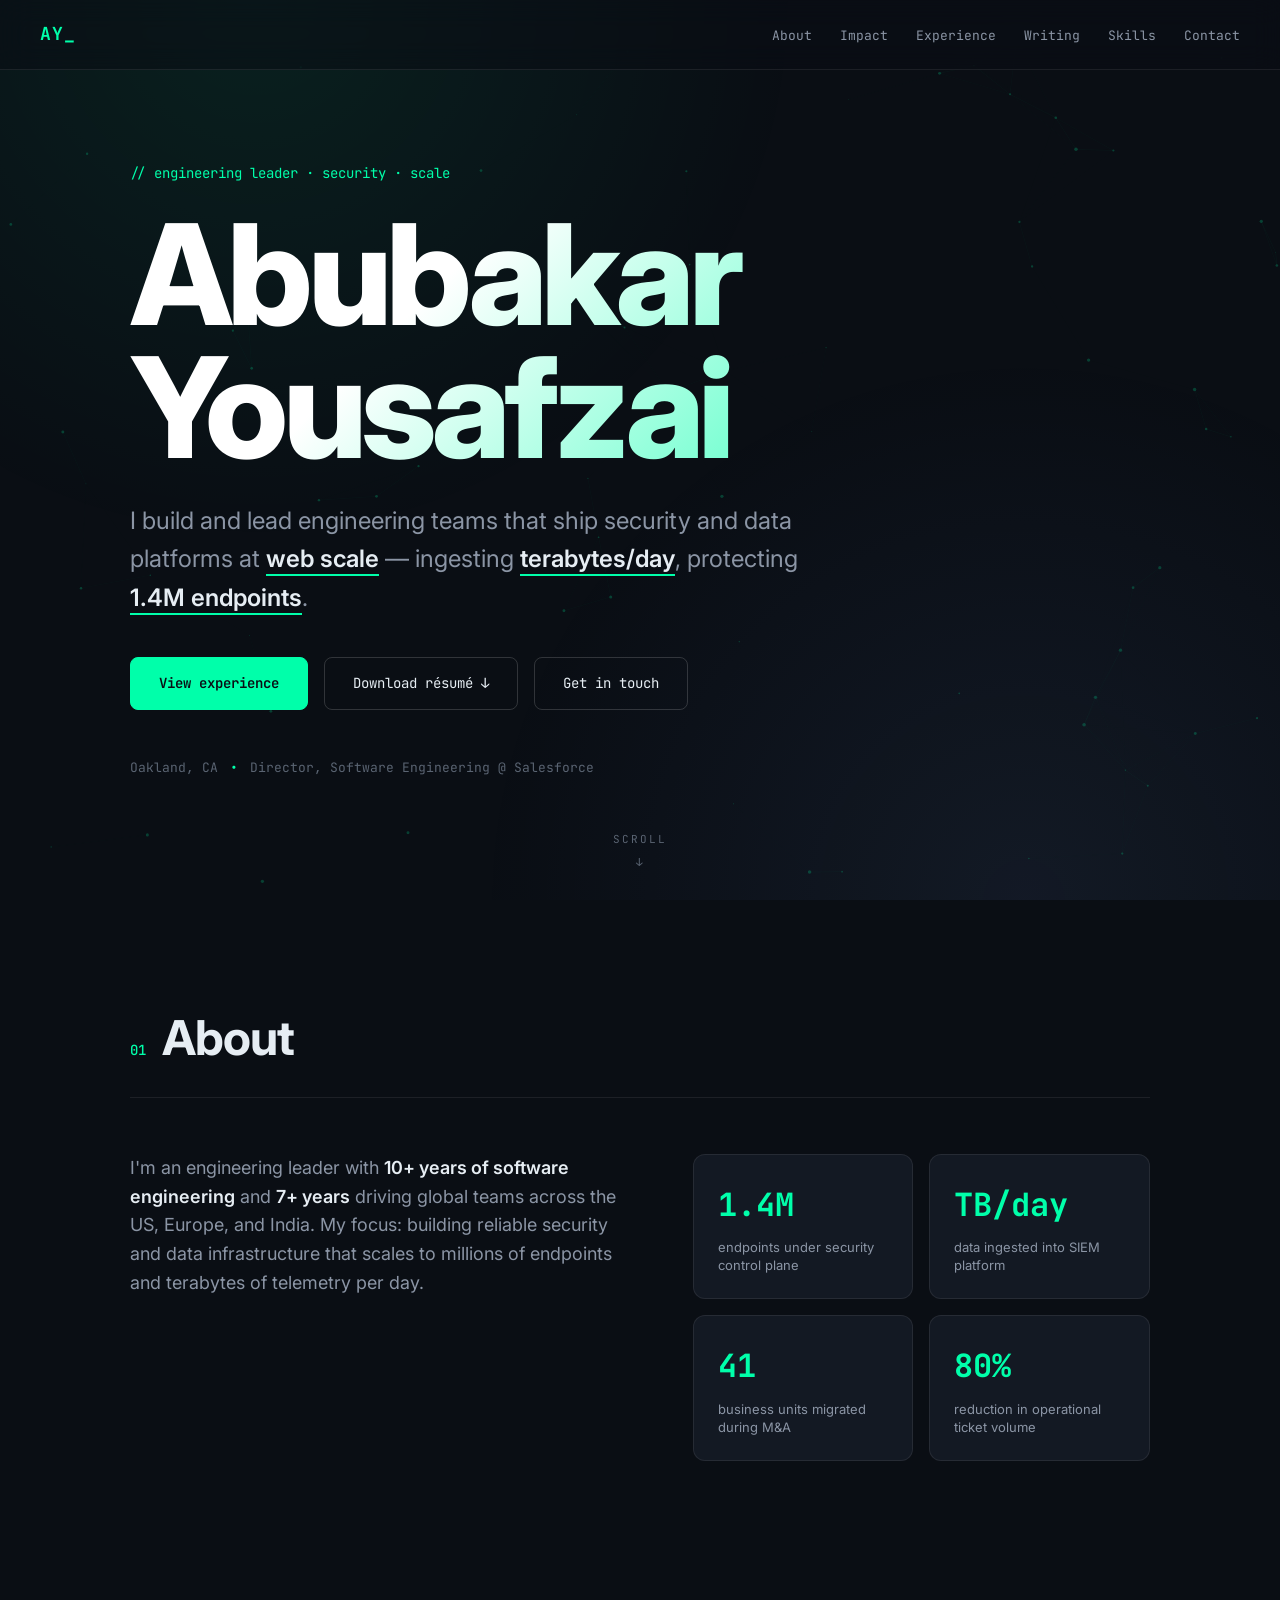
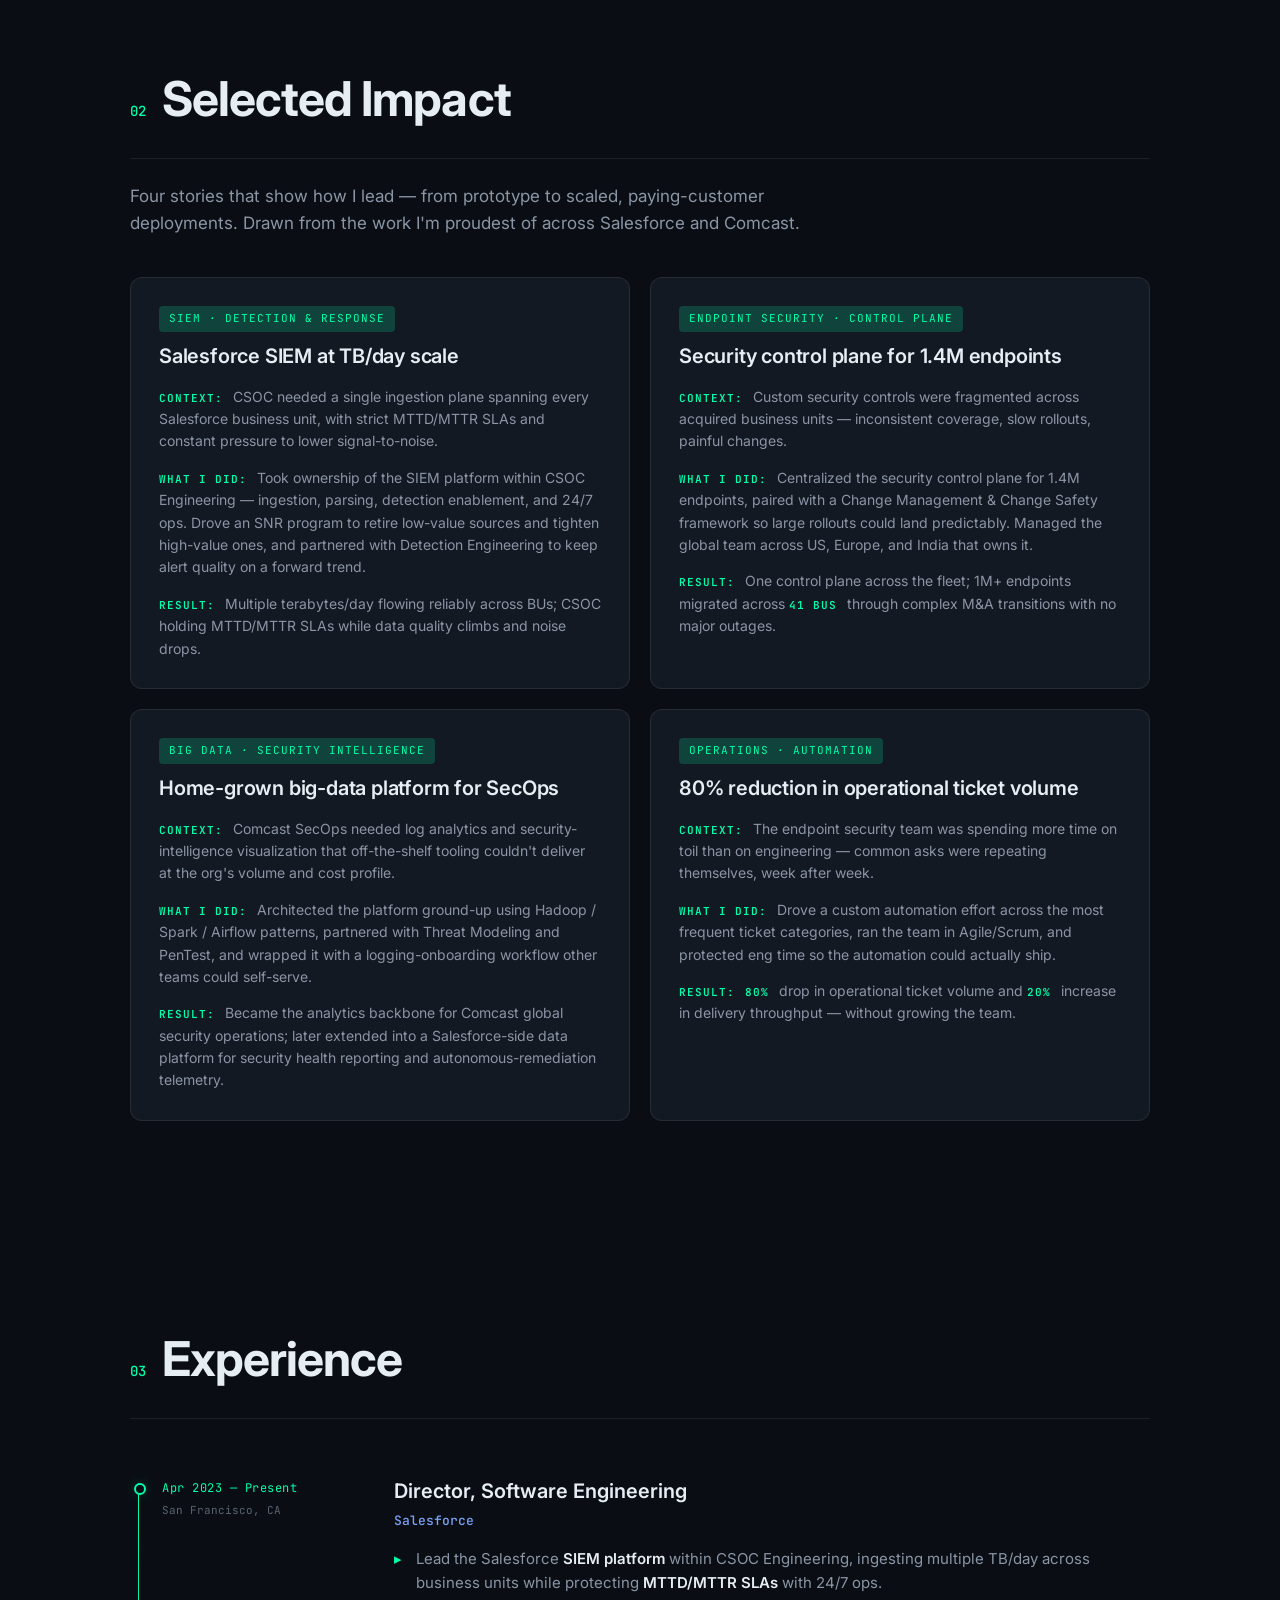
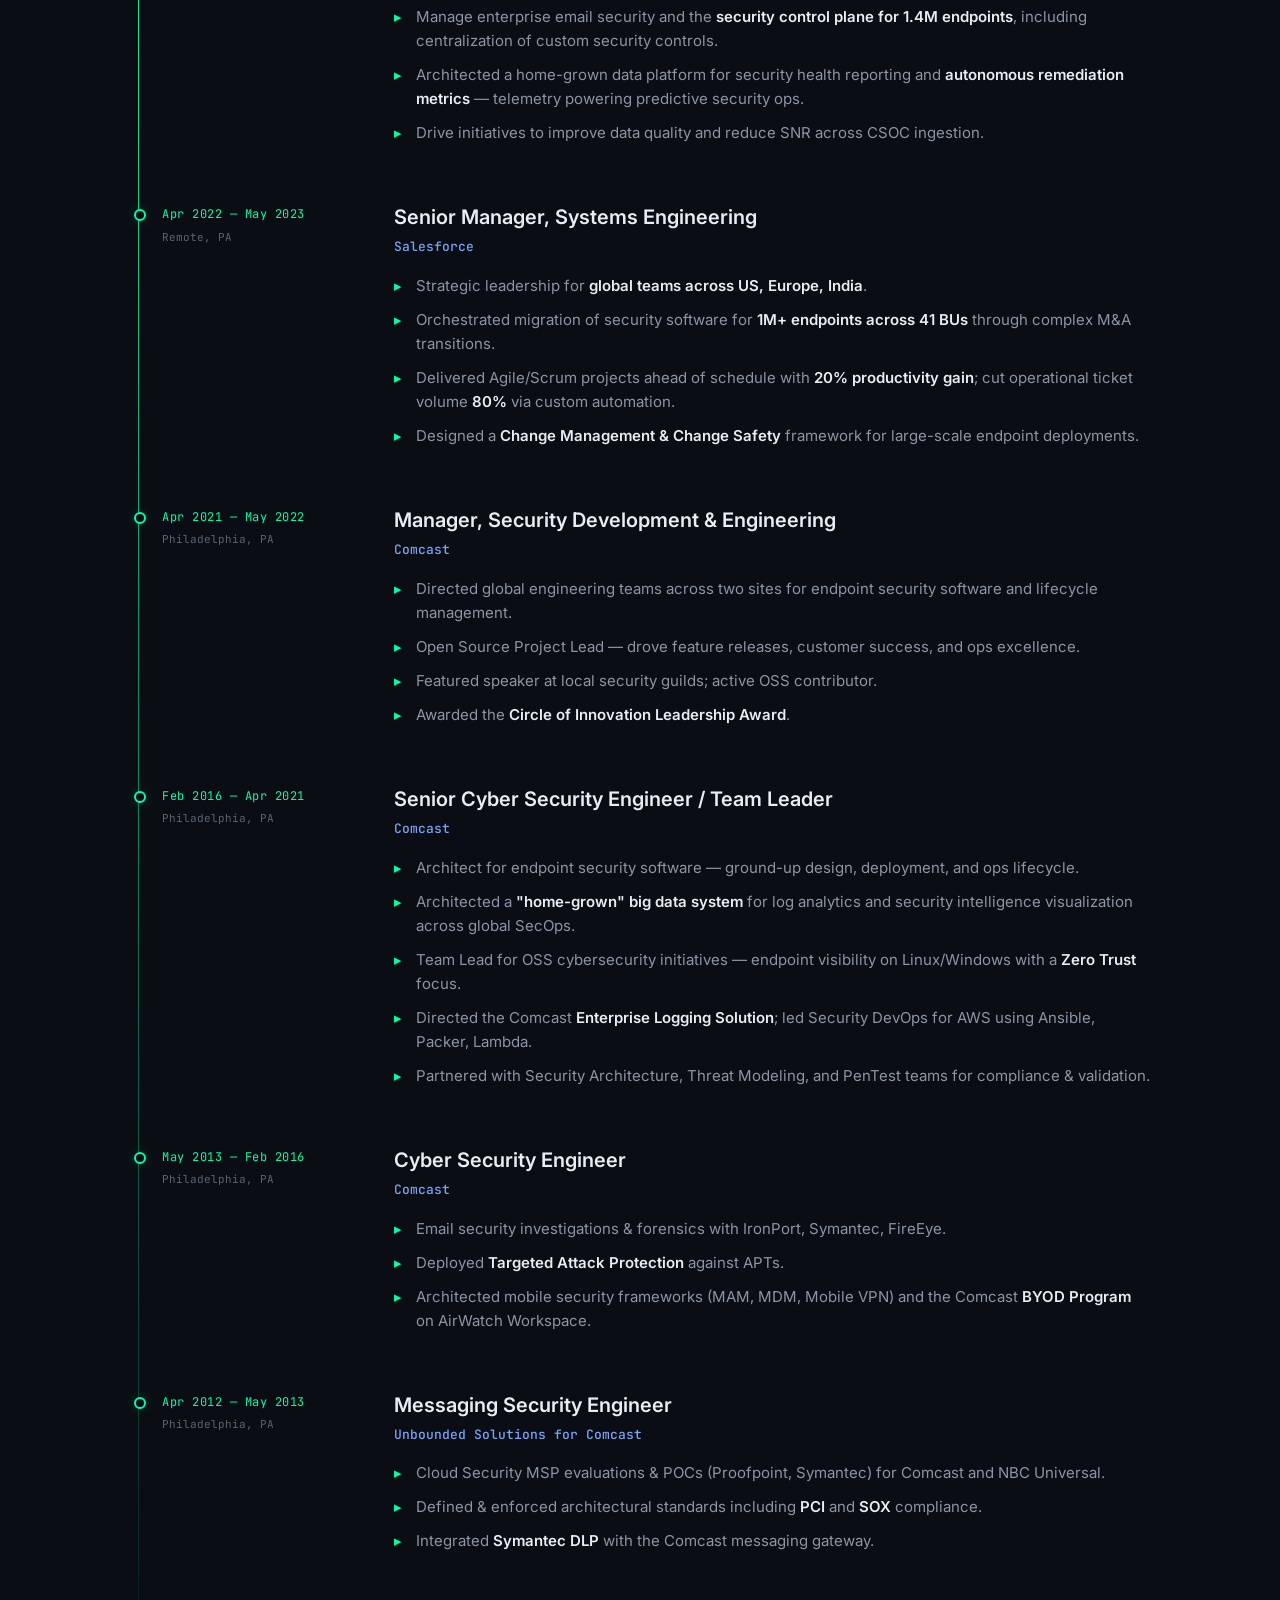
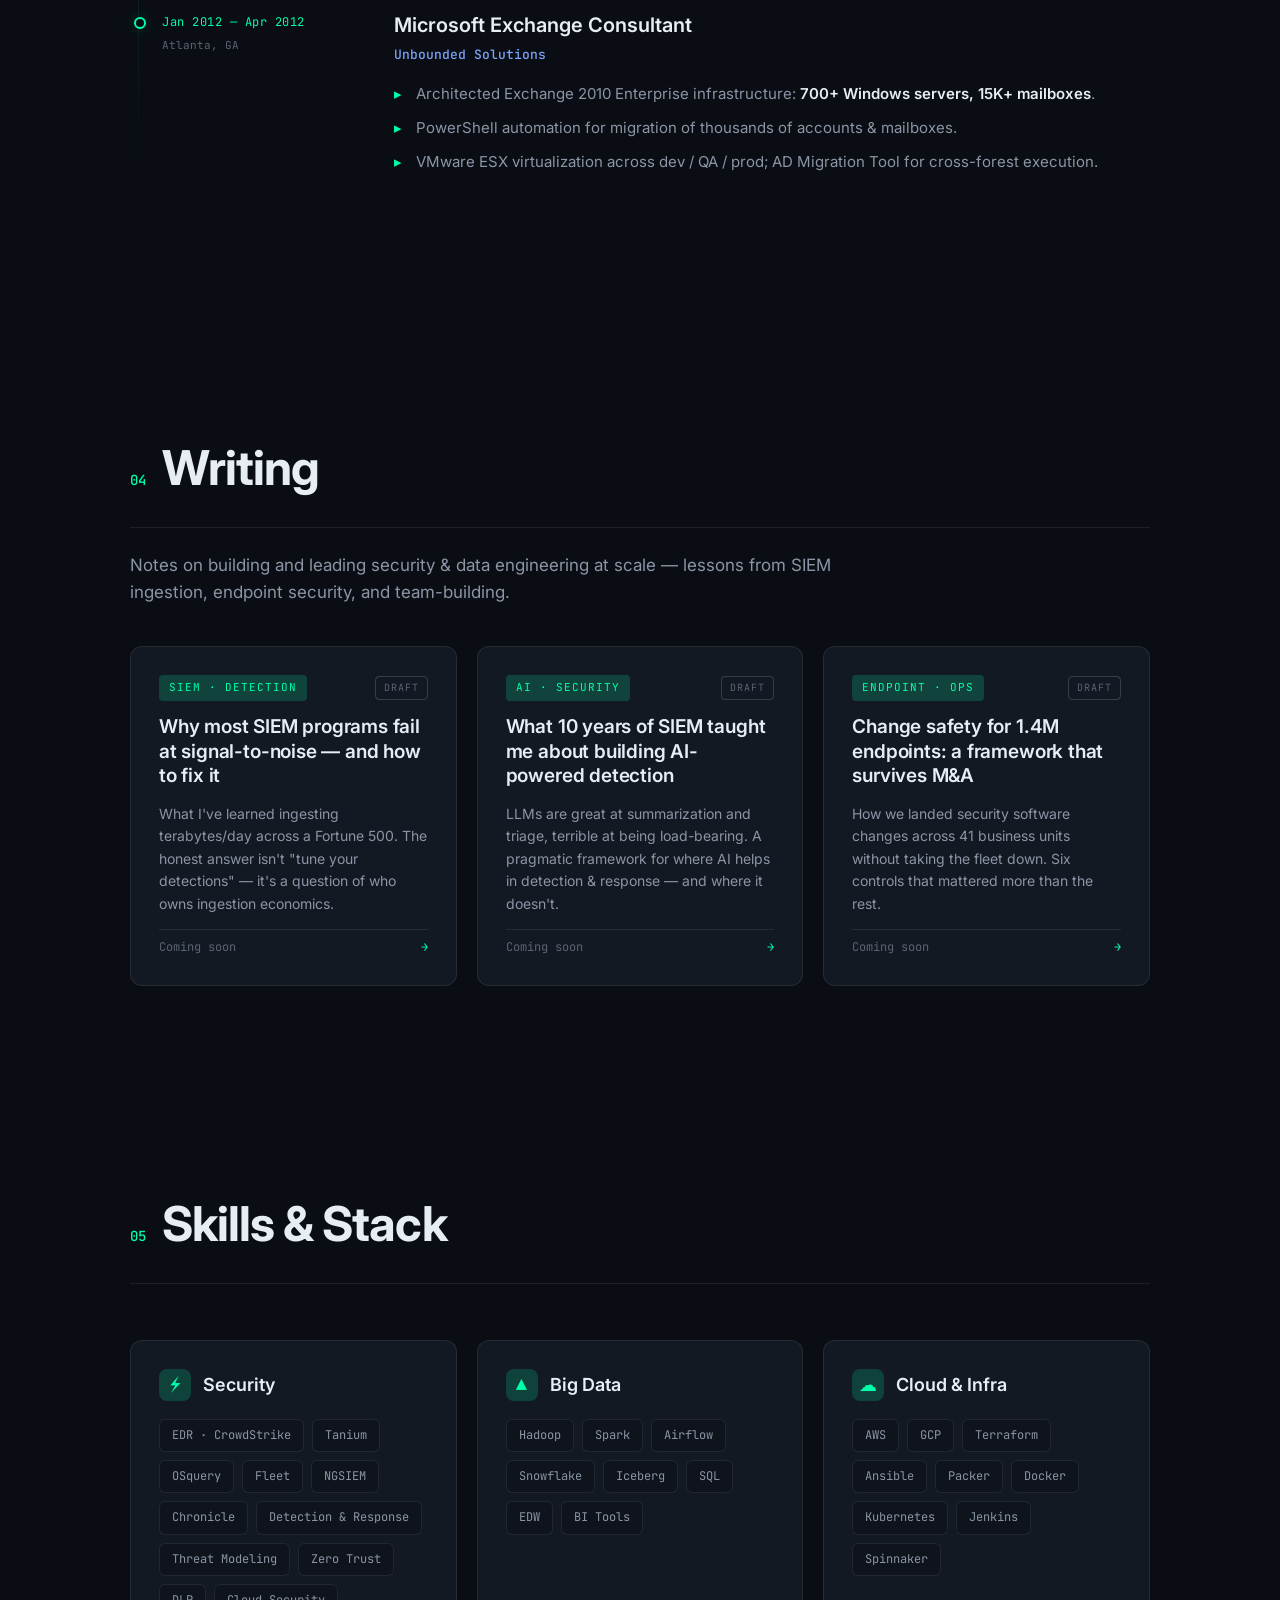
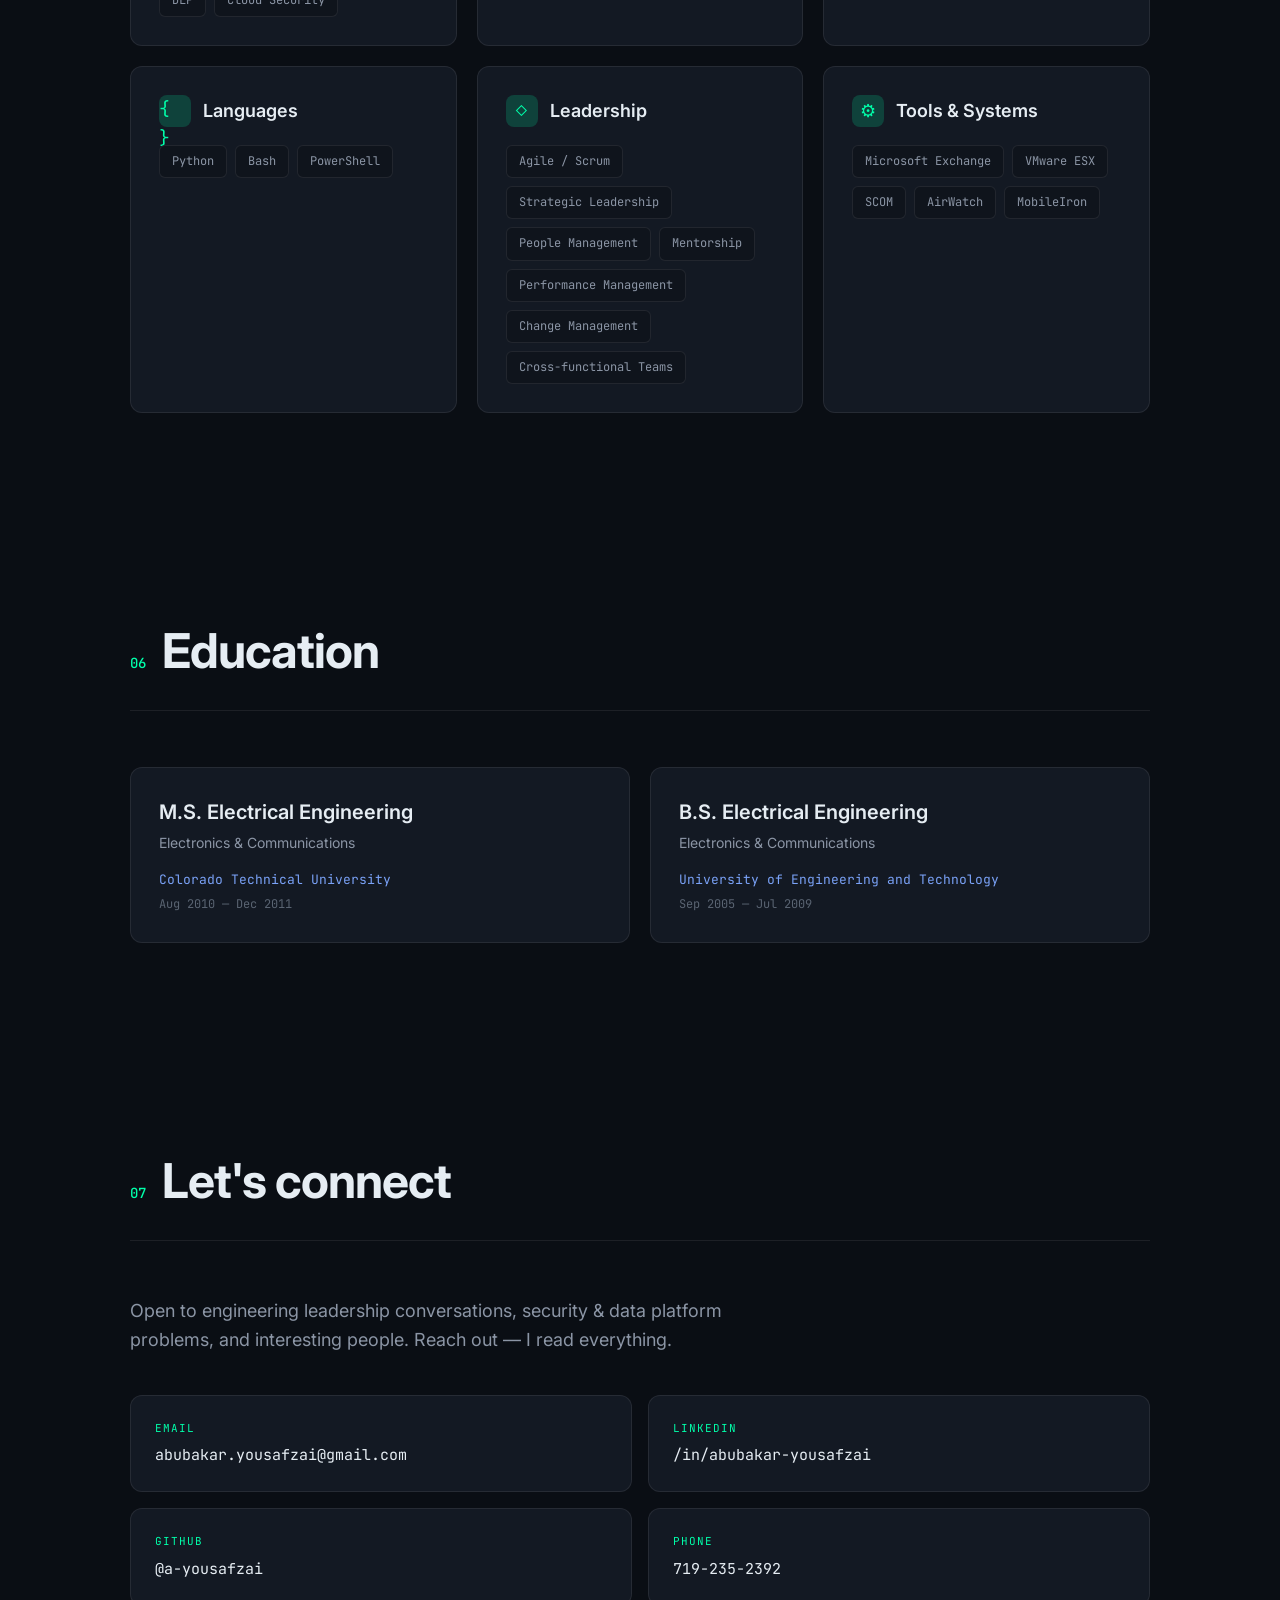
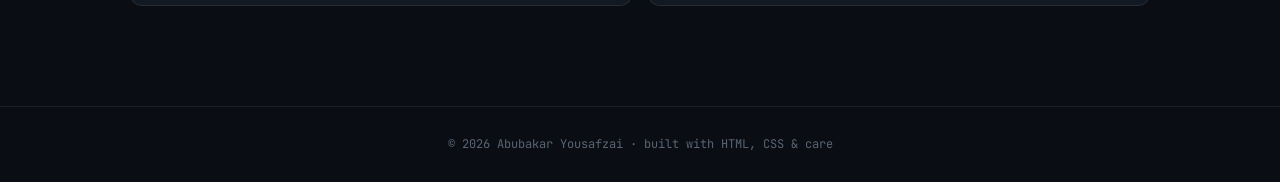
==== commit 73ad1bd0: "Add Writing section with case-study posts (drafts)" ====
--- a/index.html
+++ b/index.html
@@ -34,6 +34,7 @@
       <li><a href="#about">About</a></li>
       <li><a href="#impact">Impact</a></li>
       <li><a href="#experience">Experience</a></li>
+      <li><a href="#writing">Writing</a></li>
       <li><a href="#skills">Skills</a></li>
       <li><a href="#contact">Contact</a></li>
     </ul>
@@ -276,9 +277,63 @@
     </ol>
   </section>
 
+  <section id="writing" class="section">
+    <div class="section-head">
+      <span class="section-num">04</span>
+      <h2>Writing</h2>
+    </div>
+    <p class="impact-lead">
+      Notes on building and leading security &amp; data engineering at scale —
+      lessons from SIEM ingestion, endpoint security, and team-building.
+    </p>
+
+    <div class="posts-grid">
+
+      <a href="posts/siem-snr.html" class="post-card">
+        <div class="post-card-meta">
+          <span class="post-tag">SIEM · Detection</span>
+          <span class="post-status">Draft</span>
+        </div>
+        <h3>Why most SIEM programs fail at signal-to-noise — and how to fix it</h3>
+        <p>What I've learned ingesting terabytes/day across a Fortune 500. The honest answer isn't "tune your detections" — it's a question of who owns ingestion economics.</p>
+        <div class="post-card-foot">
+          <span class="post-date">Coming soon</span>
+          <span class="post-arrow">→</span>
+        </div>
+      </a>
+
+      <a href="posts/llm-security-products.html" class="post-card">
+        <div class="post-card-meta">
+          <span class="post-tag">AI · Security</span>
+          <span class="post-status">Draft</span>
+        </div>
+        <h3>What 10 years of SIEM taught me about building AI-powered detection</h3>
+        <p>LLMs are great at summarization and triage, terrible at being load-bearing. A pragmatic framework for where AI helps in detection &amp; response — and where it doesn't.</p>
+        <div class="post-card-foot">
+          <span class="post-date">Coming soon</span>
+          <span class="post-arrow">→</span>
+        </div>
+      </a>
+
+      <a href="posts/endpoint-change-safety.html" class="post-card">
+        <div class="post-card-meta">
+          <span class="post-tag">Endpoint · Ops</span>
+          <span class="post-status">Draft</span>
+        </div>
+        <h3>Change safety for 1.4M endpoints: a framework that survives M&amp;A</h3>
+        <p>How we landed security software changes across 41 business units without taking the fleet down. Six controls that mattered more than the rest.</p>
+        <div class="post-card-foot">
+          <span class="post-date">Coming soon</span>
+          <span class="post-arrow">→</span>
+        </div>
+      </a>
+
+    </div>
+  </section>
+
   <section id="skills" class="section">
     <div class="section-head">
-      <span class="section-num">04</span>
+      <span class="section-num">05</span>
       <h2>Skills &amp; Stack</h2>
     </div>
     <div class="skills-grid">
@@ -348,7 +403,7 @@
 
   <section id="education" class="section">
     <div class="section-head">
-      <span class="section-num">05</span>
+      <span class="section-num">06</span>
       <h2>Education</h2>
     </div>
     <div class="edu-grid">
@@ -369,7 +424,7 @@
 
   <section id="contact" class="section contact">
     <div class="section-head">
-      <span class="section-num">06</span>
+      <span class="section-num">07</span>
       <h2>Let's connect</h2>
     </div>
     <p class="contact-lead">
--- a/styles.css
+++ b/styles.css
@@ -553,6 +553,171 @@
   color: var(--accent);
 }
 
+/* ---------- writing / posts ---------- */
+.posts-grid {
+  display: grid;
+  grid-template-columns: repeat(auto-fill, minmax(320px, 1fr));
+  gap: 20px;
+}
+.post-card {
+  background: var(--bg-card);
+  border: 1px solid var(--border);
+  border-radius: var(--radius);
+  padding: 28px;
+  text-decoration: none;
+  color: var(--text);
+  display: flex;
+  flex-direction: column;
+  gap: 14px;
+  transition: all 0.25s ease;
+  position: relative;
+}
+.post-card:hover {
+  border-color: var(--accent);
+  transform: translateY(-4px);
+  box-shadow: 0 12px 32px rgba(0, 255, 170, 0.08);
+}
+.post-card-meta {
+  display: flex;
+  justify-content: space-between;
+  align-items: center;
+  gap: 10px;
+}
+.post-tag {
+  font-family: var(--mono);
+  font-size: 11px;
+  letter-spacing: 1px;
+  text-transform: uppercase;
+  color: var(--accent);
+  padding: 4px 10px;
+  background: var(--accent-glow);
+  border-radius: 4px;
+}
+.post-status {
+  font-family: var(--mono);
+  font-size: 10px;
+  letter-spacing: 1px;
+  text-transform: uppercase;
+  color: var(--text-faint);
+  border: 1px solid var(--border-strong);
+  padding: 3px 8px;
+  border-radius: 4px;
+}
+.post-card h3 {
+  font-size: 19px;
+  font-weight: 600;
+  letter-spacing: -0.01em;
+  line-height: 1.3;
+}
+.post-card p {
+  font-size: 14px;
+  color: var(--text-dim);
+  line-height: 1.6;
+  flex-grow: 1;
+}
+.post-card-foot {
+  display: flex;
+  justify-content: space-between;
+  align-items: center;
+  font-family: var(--mono);
+  font-size: 12px;
+  color: var(--text-faint);
+  padding-top: 8px;
+  border-top: 1px solid var(--border);
+}
+.post-arrow {
+  color: var(--accent);
+  transition: transform 0.2s ease;
+}
+.post-card:hover .post-arrow { transform: translateX(4px); }
+
+/* ---------- post page layout ---------- */
+.post-page {
+  position: relative;
+  z-index: 1;
+  max-width: 720px;
+  margin: 0 auto;
+  padding: 140px 40px 80px;
+}
+.post-page-back {
+  font-family: var(--mono);
+  font-size: 13px;
+  color: var(--text-dim);
+  text-decoration: none;
+  display: inline-block;
+  margin-bottom: 32px;
+  transition: color 0.2s;
+}
+.post-page-back:hover { color: var(--accent); }
+.post-page-meta {
+  font-family: var(--mono);
+  font-size: 12px;
+  color: var(--accent);
+  letter-spacing: 1px;
+  text-transform: uppercase;
+  margin-bottom: 16px;
+}
+.post-page h1 {
+  font-size: clamp(32px, 5vw, 52px);
+  font-weight: 700;
+  letter-spacing: -0.02em;
+  line-height: 1.1;
+  margin-bottom: 16px;
+  background: linear-gradient(135deg, #fff 30%, var(--accent) 100%);
+  -webkit-background-clip: text;
+  background-clip: text;
+  color: transparent;
+}
+.post-page-date {
+  font-family: var(--mono);
+  font-size: 13px;
+  color: var(--text-faint);
+  margin-bottom: 48px;
+  padding-bottom: 24px;
+  border-bottom: 1px solid var(--border);
+}
+.post-page-body {
+  font-size: 17px;
+  color: var(--text-dim);
+  line-height: 1.75;
+}
+.post-page-body p { margin-bottom: 20px; }
+.post-page-body h2 {
+  color: var(--text);
+  font-size: 26px;
+  font-weight: 600;
+  margin: 40px 0 16px;
+  letter-spacing: -0.01em;
+}
+.post-page-body h3 {
+  color: var(--text);
+  font-size: 20px;
+  font-weight: 600;
+  margin: 32px 0 12px;
+}
+.post-page-body strong { color: var(--text); font-weight: 600; }
+.post-page-body code {
+  font-family: var(--mono);
+  font-size: 14px;
+  background: var(--bg-card);
+  padding: 2px 6px;
+  border-radius: 4px;
+  color: var(--accent);
+}
+.post-page-body ul, .post-page-body ol {
+  margin: 0 0 20px 20px;
+  display: flex;
+  flex-direction: column;
+  gap: 8px;
+}
+.post-page-body blockquote {
+  border-left: 3px solid var(--accent);
+  padding-left: 20px;
+  margin: 24px 0;
+  color: var(--text);
+  font-style: italic;
+}
+
 /* ---------- education ---------- */
 .edu-grid {
   display: grid;
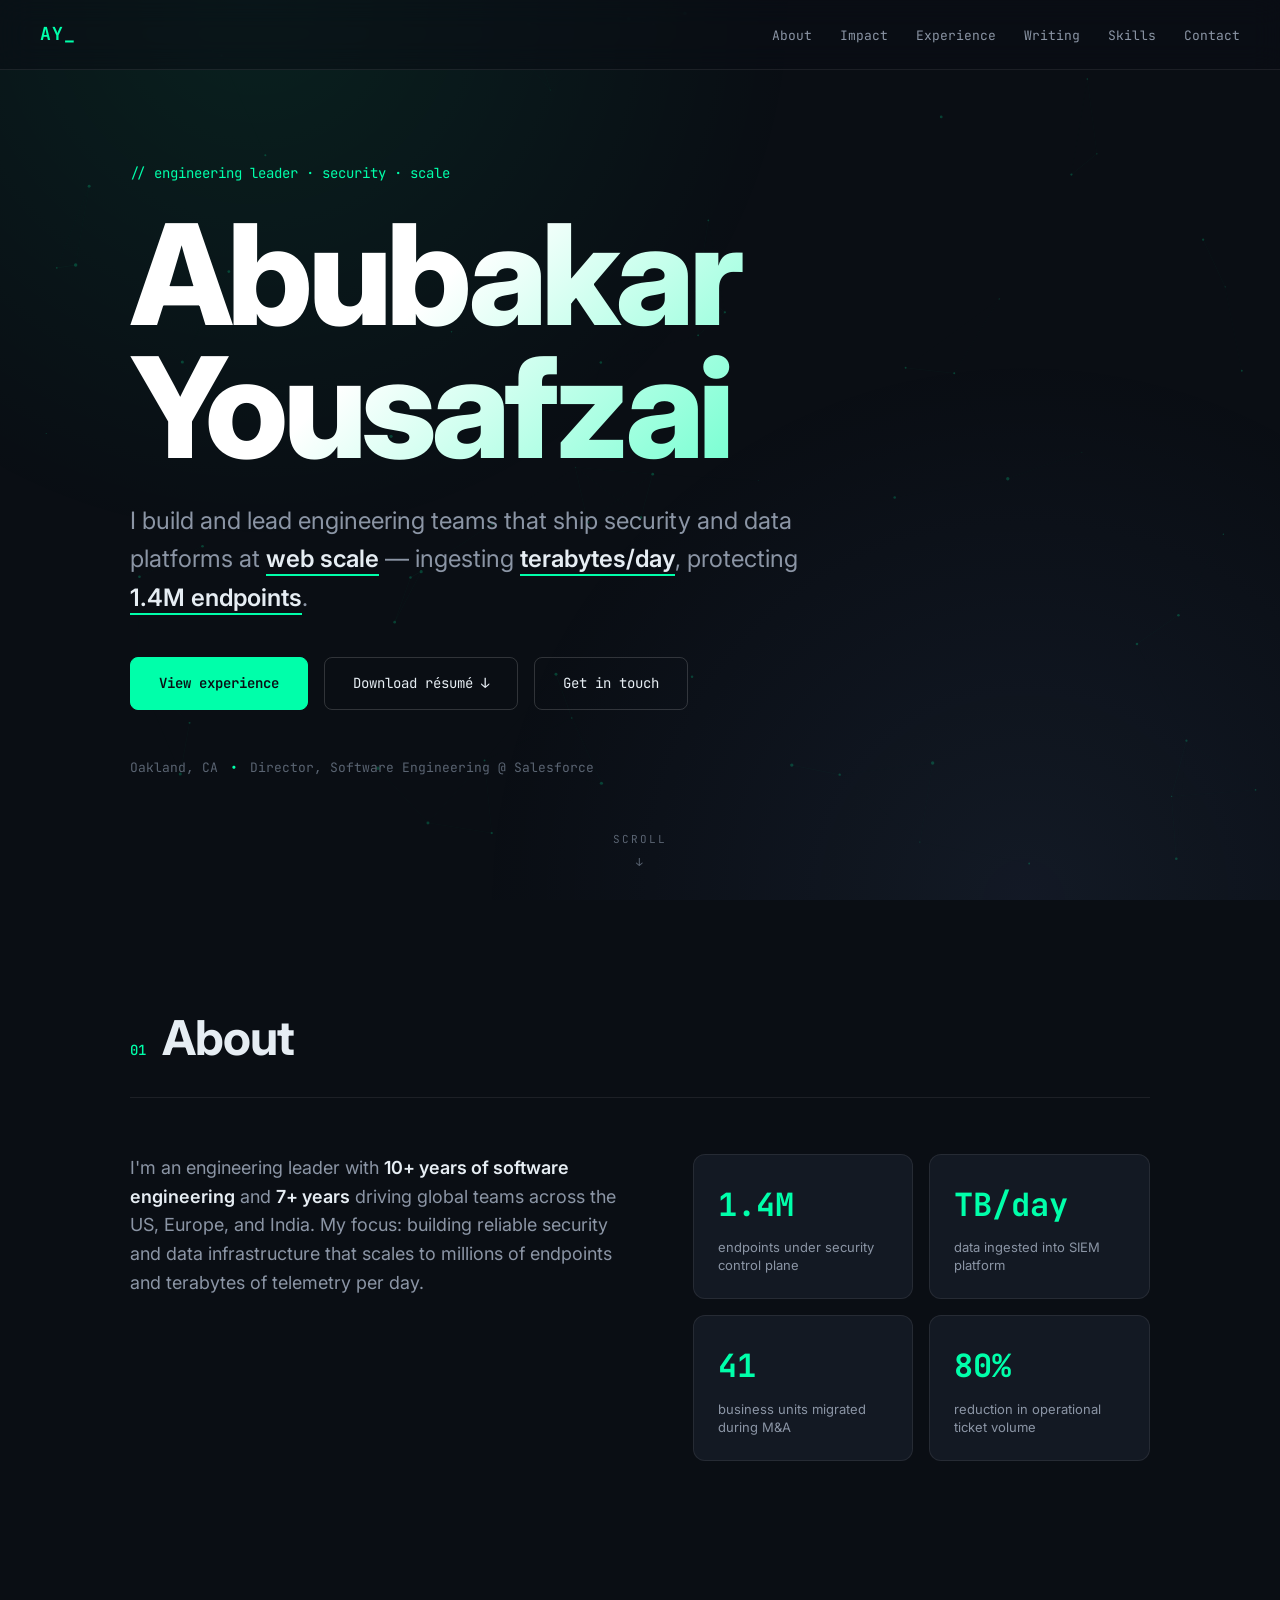
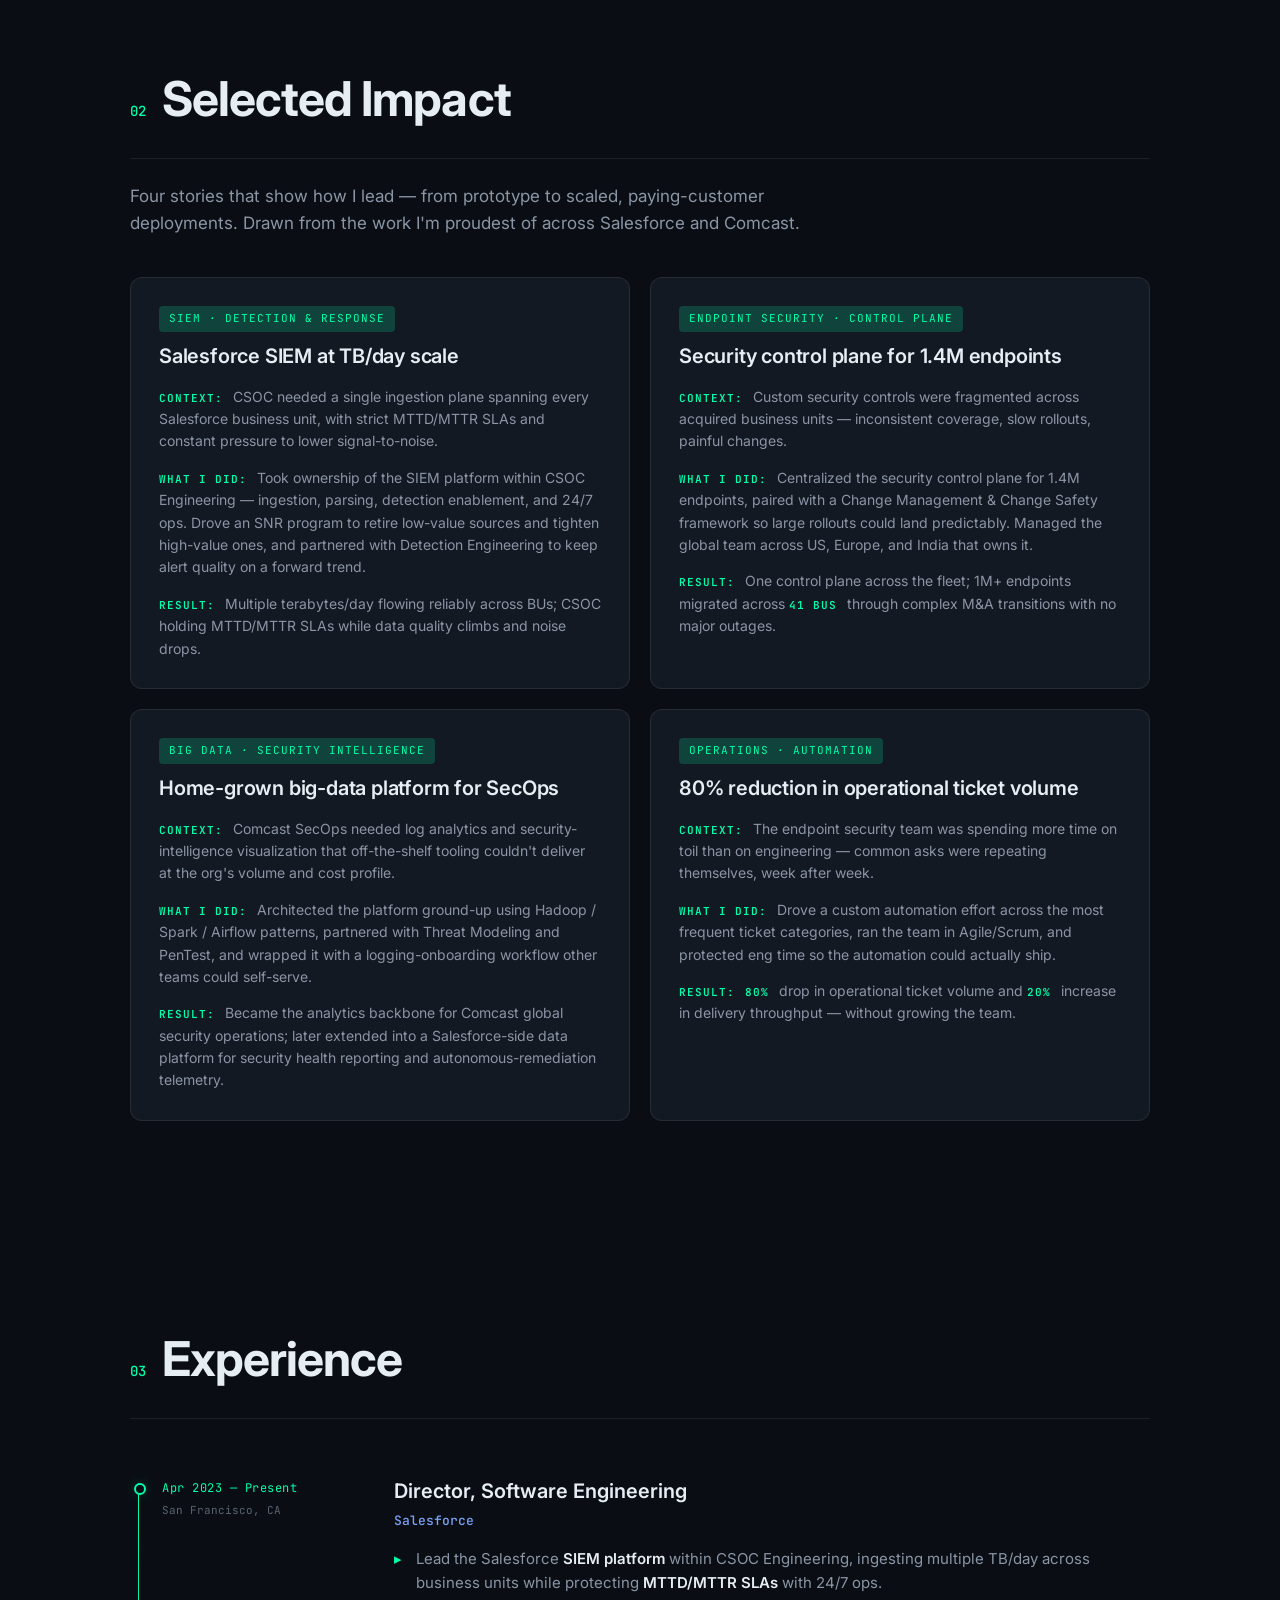
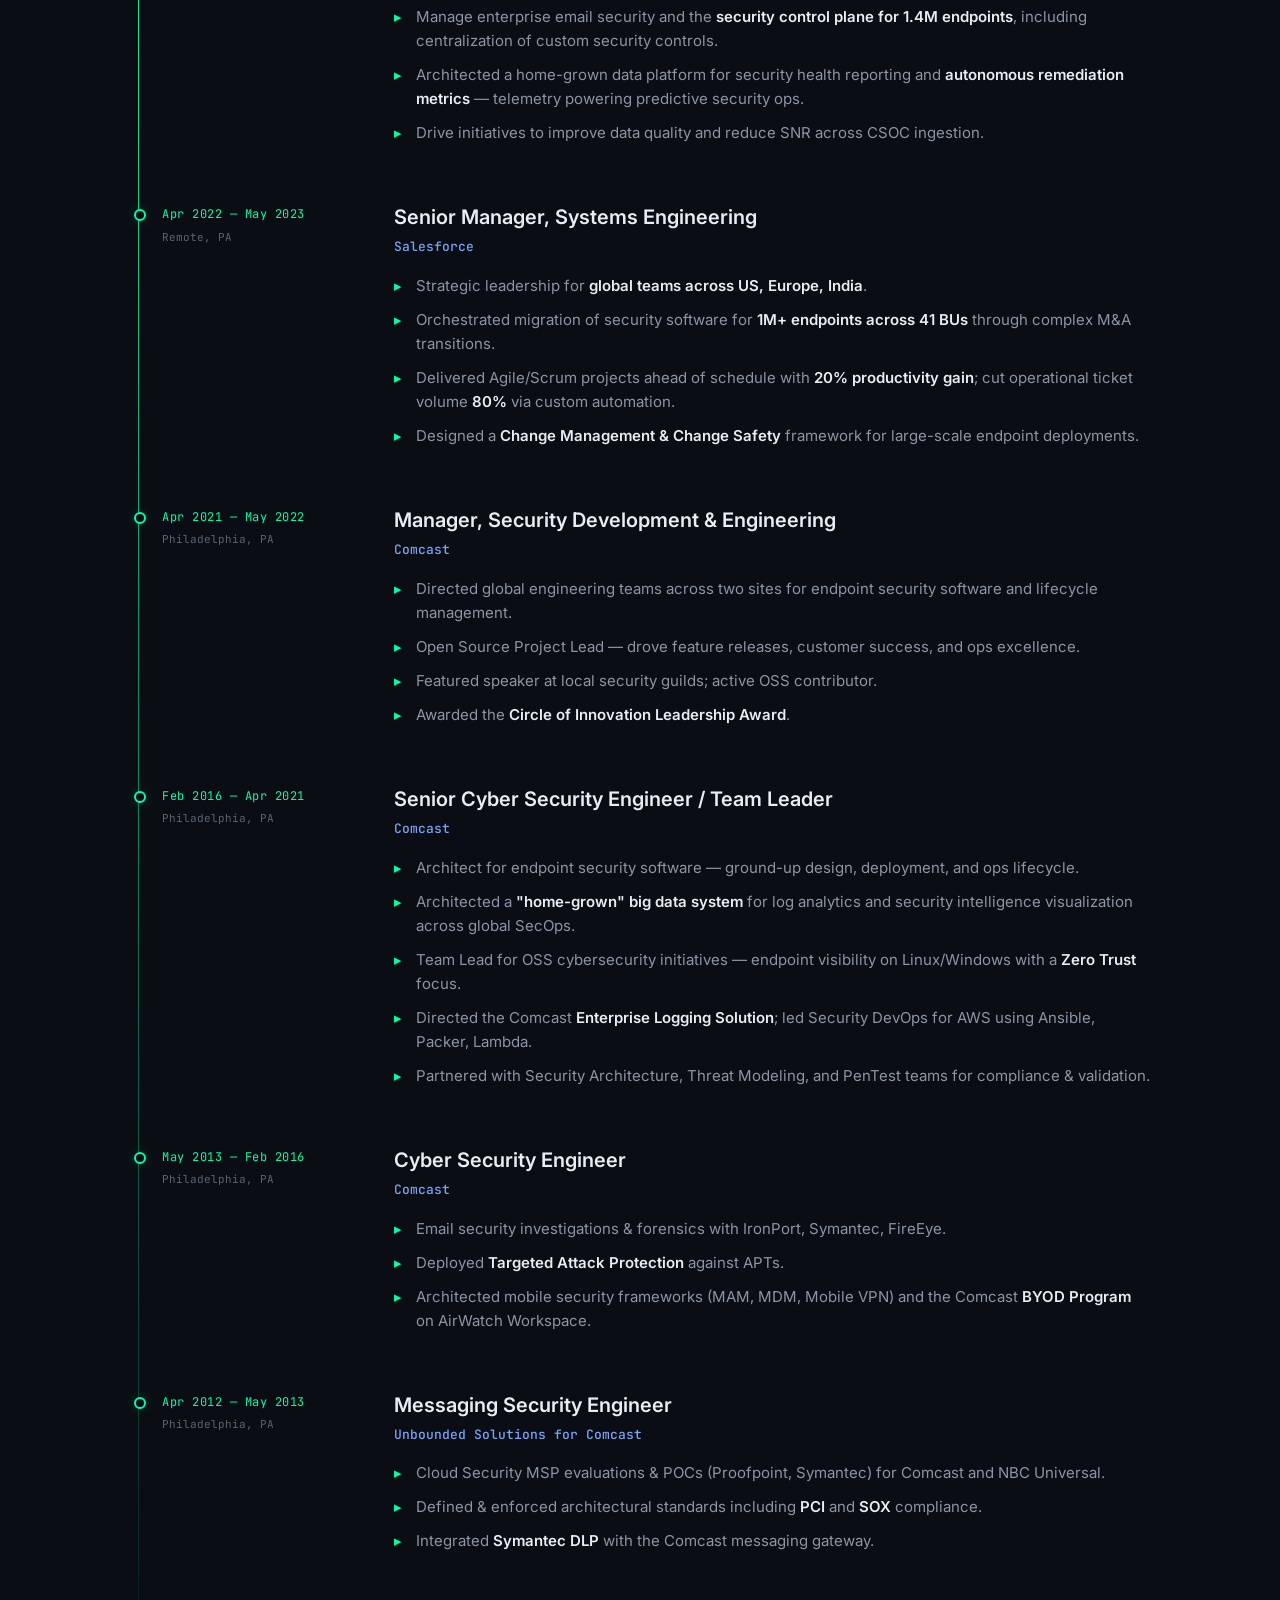
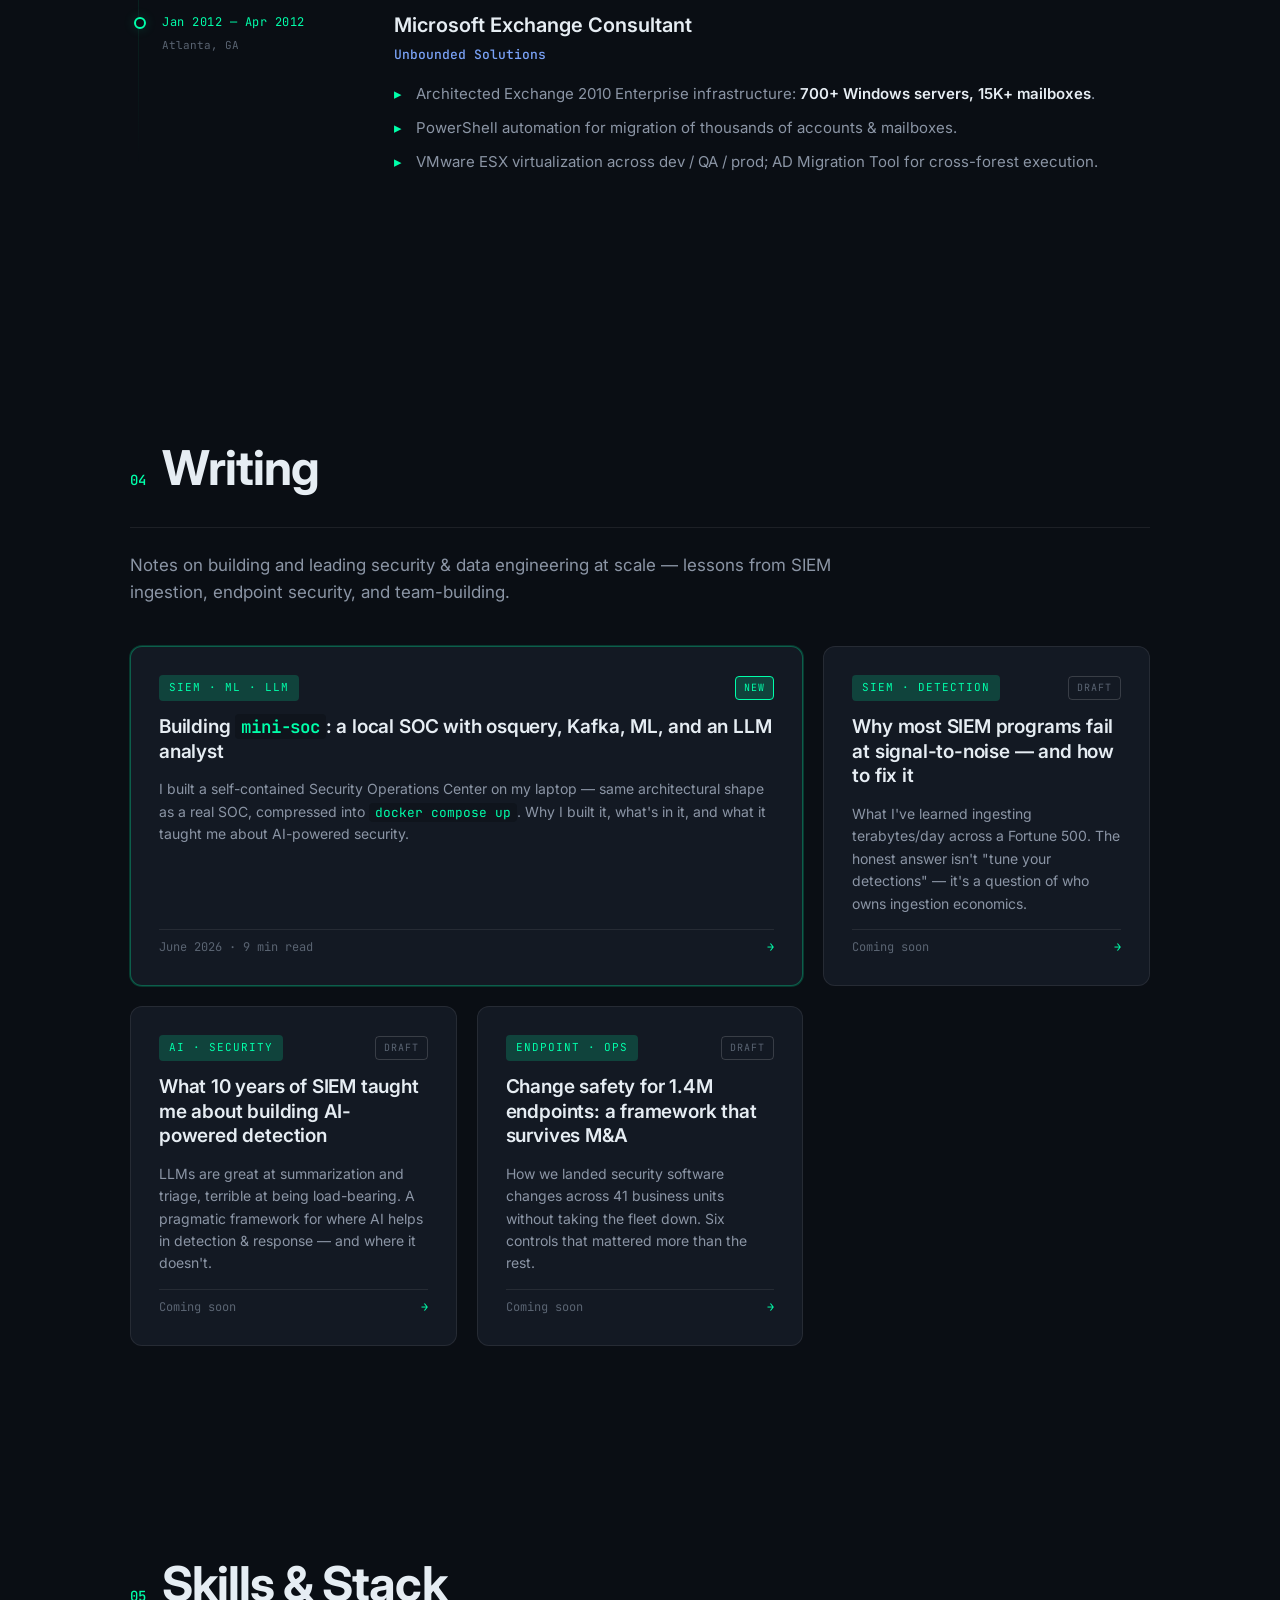
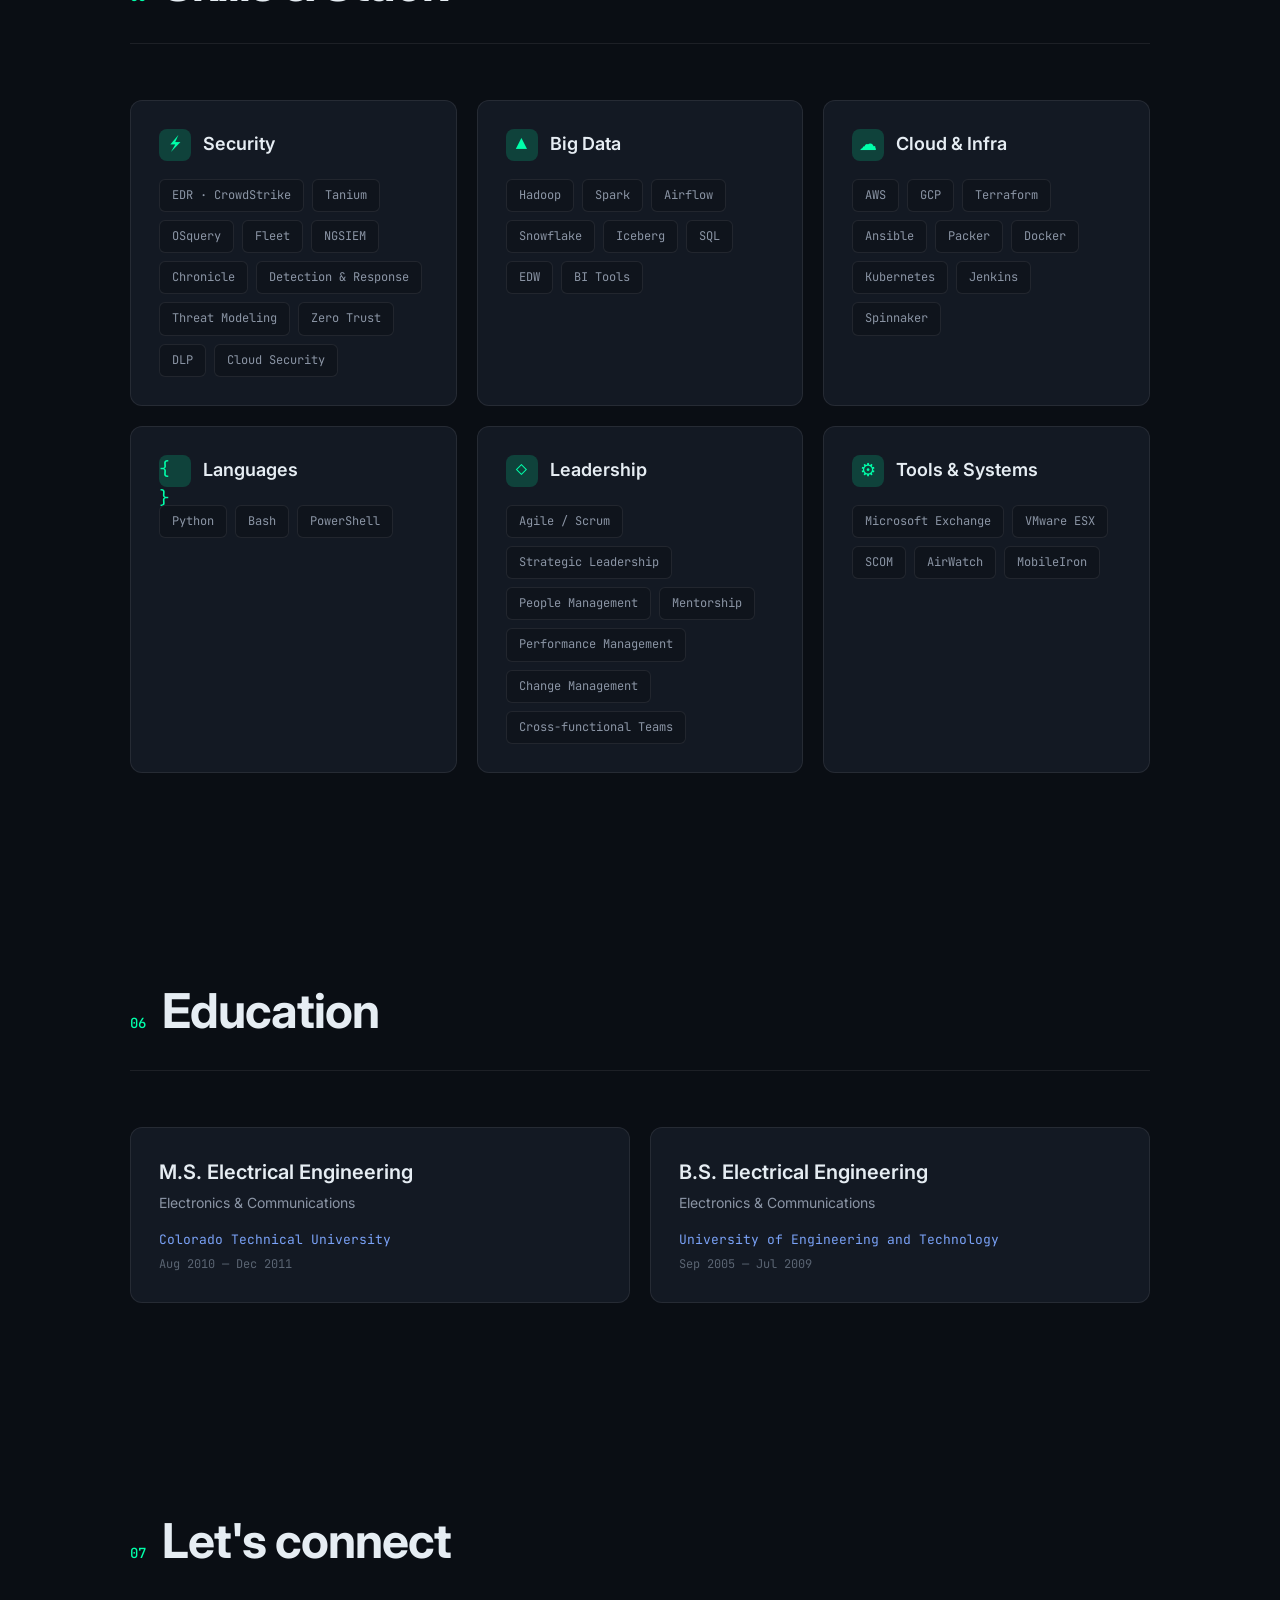
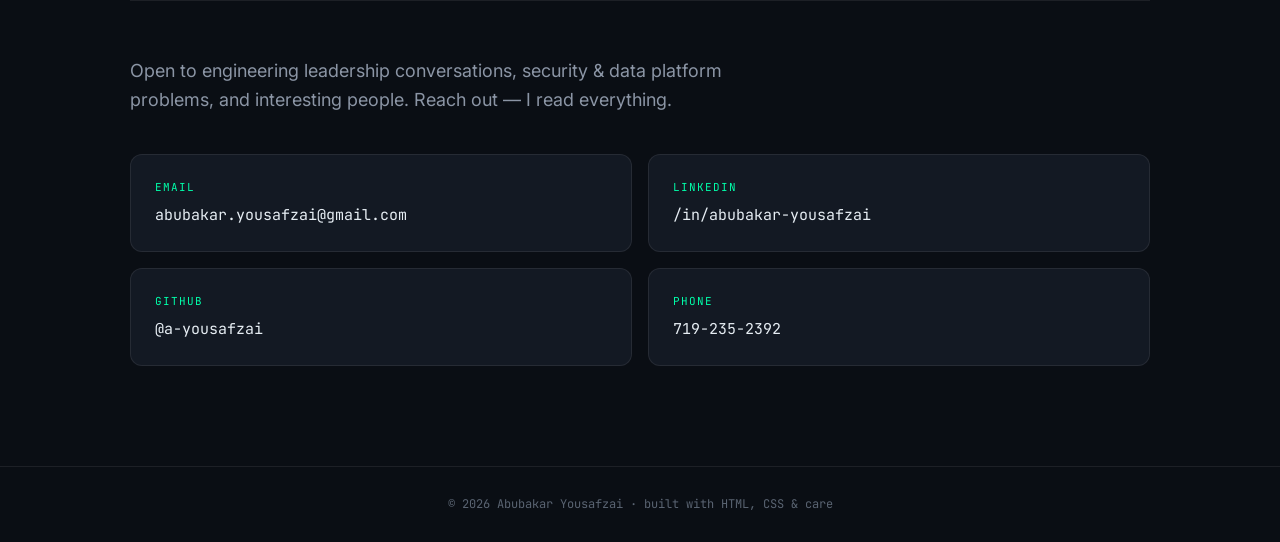
==== commit 89c7cf94: "Publish mini-soc post; add Writing section" ====
--- a/index.html
+++ b/index.html
@@ -289,6 +289,19 @@
 
     <div class="posts-grid">
 
+      <a href="posts/mini-soc.html" class="post-card post-card-featured">
+        <div class="post-card-meta">
+          <span class="post-tag">SIEM · ML · LLM</span>
+          <span class="post-status post-status-live">New</span>
+        </div>
+        <h3>Building <code>mini-soc</code>: a local SOC with osquery, Kafka, ML, and an LLM analyst</h3>
+        <p>I built a self-contained Security Operations Center on my laptop — same architectural shape as a real SOC, compressed into <code>docker compose up</code>. Why I built it, what's in it, and what it taught me about AI-powered security.</p>
+        <div class="post-card-foot">
+          <span class="post-date">June 2026 · 9 min read</span>
+          <span class="post-arrow">→</span>
+        </div>
+      </a>
+
       <a href="posts/siem-snr.html" class="post-card">
         <div class="post-card-meta">
           <span class="post-tag">SIEM · Detection</span>
--- a/styles.css
+++ b/styles.css
@@ -603,6 +603,36 @@
   padding: 3px 8px;
   border-radius: 4px;
 }
+.post-status-live {
+  color: var(--accent);
+  border-color: var(--accent);
+  background: var(--accent-glow);
+}
+.post-card-featured {
+  border-color: rgba(0, 255, 170, 0.3);
+  box-shadow: 0 0 0 1px var(--accent-glow);
+  grid-column: span 2;
+}
+@media (max-width: 800px) {
+  .post-card-featured { grid-column: auto; }
+}
+.post-card h3 code,
+.post-card p code {
+  font-family: var(--mono);
+  font-size: 0.92em;
+  background: var(--bg-soft);
+  padding: 1px 6px;
+  border-radius: 4px;
+  color: var(--accent);
+}
+.post-page h1 code {
+  font-family: var(--mono);
+  font-size: 0.85em;
+  -webkit-text-fill-color: var(--accent);
+  background: var(--accent-glow);
+  padding: 2px 10px;
+  border-radius: 6px;
+}
 .post-card h3 {
   font-size: 19px;
   font-weight: 600;
